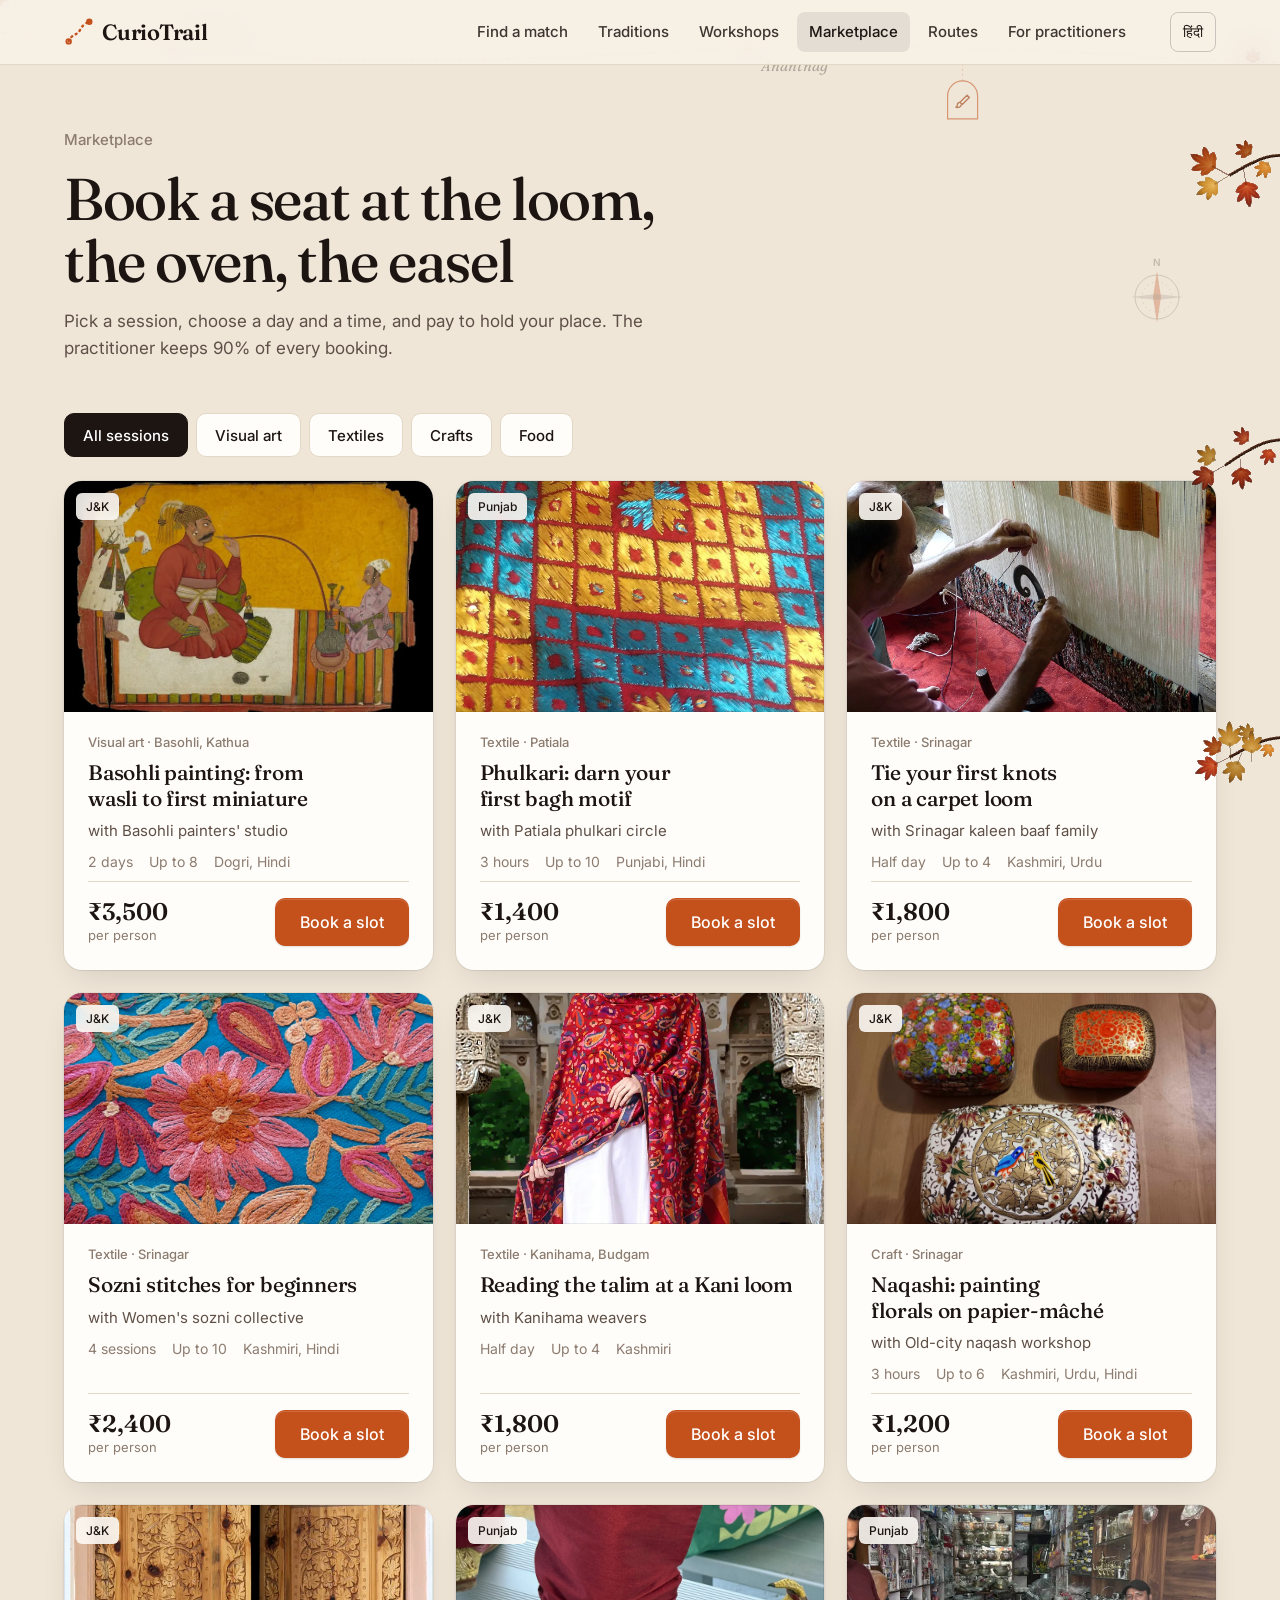
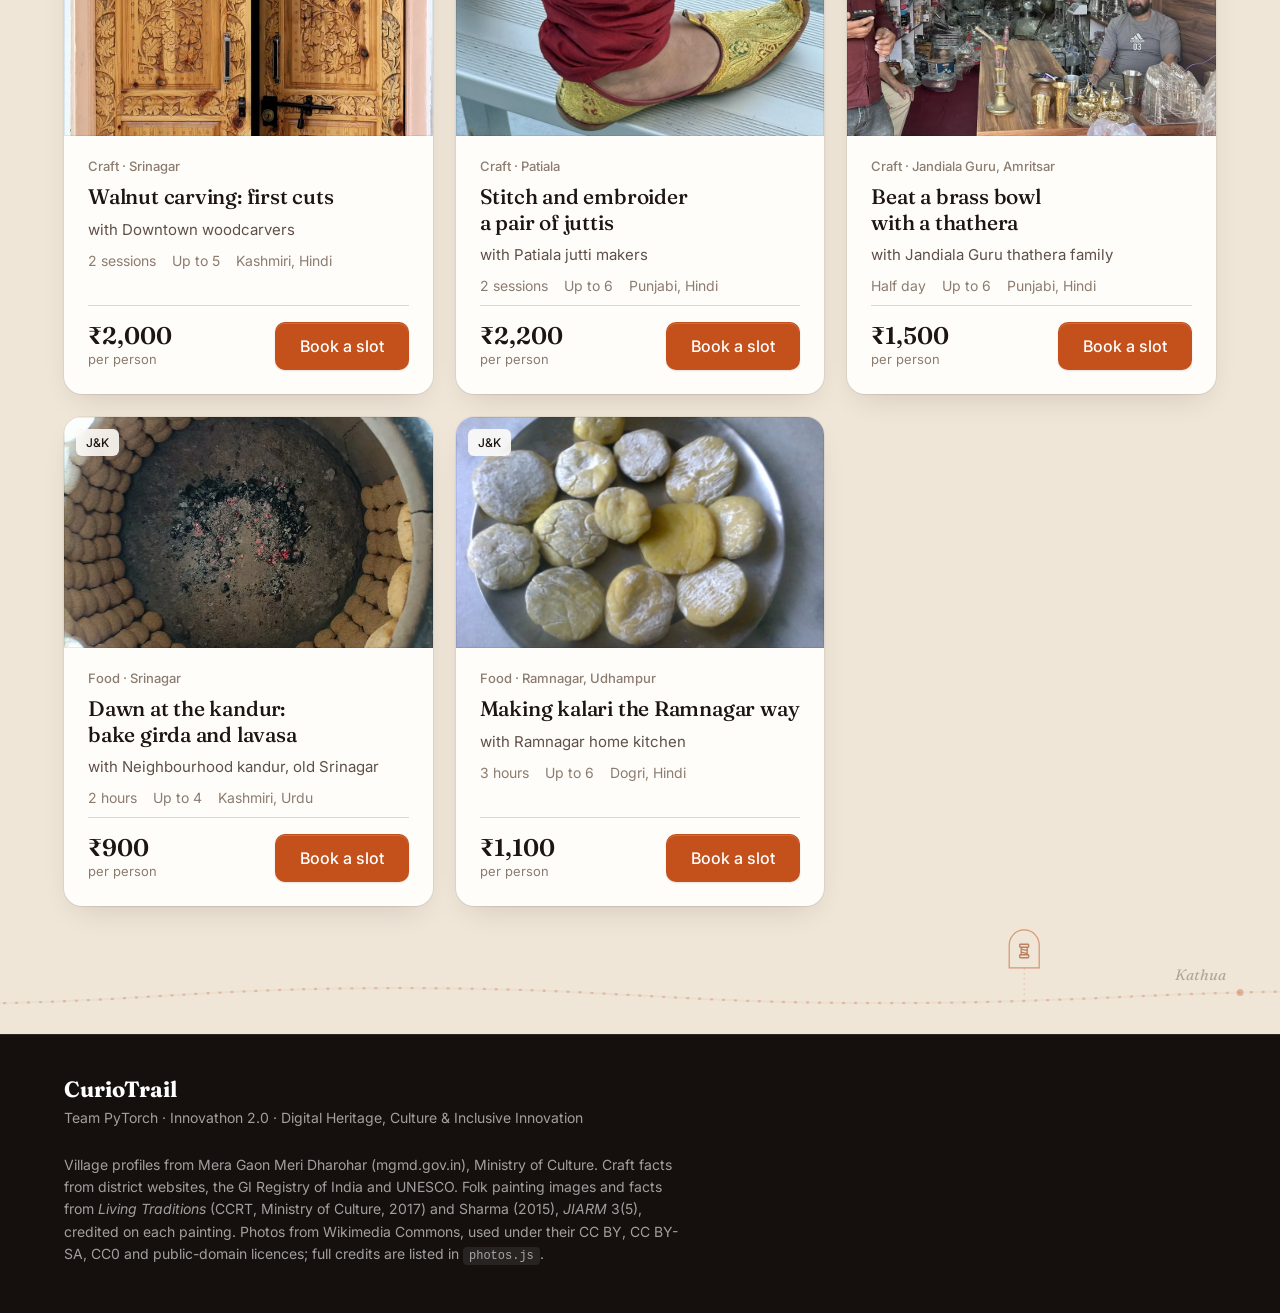
==== marketplace.html @ adac10c3 "Add folk painting traditions, Workshops and Marketplace pages - 19 tribal and folk painting traditio" ====
<!doctype html>
<html lang="en">
<head>
  <meta charset="utf-8">
  <meta name="viewport" content="width=device-width, initial-scale=1, viewport-fit=cover">
  <title>Marketplace · CurioTrail</title>
  <meta name="description" content="Book a seat at a craft, textile, painting or food session with a practitioner, and pick your day and time.">
  <meta name="theme-color" content="#1b1310">
  <link rel="preconnect" href="https://fonts.googleapis.com">
  <link rel="preconnect" href="https://fonts.gstatic.com" crossorigin>
  <link href="https://fonts.googleapis.com/css2?family=Fraunces:ital,opsz,wght@0,9..144,400;0,9..144,600;0,9..144,700;1,9..144,400;1,9..144,600&family=Inter:wght@400;500;600;700&family=Noto+Serif+Devanagari:wght@400;600&family=Noto+Sans+Devanagari:wght@400;500;600&display=swap" rel="stylesheet">
  <link rel="stylesheet" href="styles.css?v=31">
</head>
<body class="subpage">
  <header class="nav" id="nav">
    <a href="index.html" class="brand" aria-label="CurioTrail home">
      <svg class="brand-mark" viewBox="0 0 32 32" aria-hidden="true"><path d="M5 26c4-9 9-6 12-12s7-8 10-9" fill="none" stroke="currentColor" stroke-width="2.6" stroke-linecap="round" stroke-dasharray="1 4.5"/><circle cx="27" cy="5" r="3.4" fill="currentColor"/><circle cx="5" cy="26" r="2.4" fill="none" stroke="currentColor" stroke-width="2"/></svg>
      <span>CurioTrail</span>
    </a>
    <nav class="nav-links" aria-label="Main">
      <a href="index.html#match" data-i18n="navMatch">Find a match</a>
      <a href="index.html#explore" data-i18n="navExplore">Traditions</a>
      <a href="workshops.html">Workshops</a>
      <a href="marketplace.html" aria-current="page">Marketplace</a>
      <a href="index.html#trails" data-i18n="navTrails">Routes</a>
      <a href="index.html#practitioners" data-i18n="navPract">For practitioners</a>
    </nav>
    <button class="lang-btn" id="langBtn" type="button">हिंदी</button>
  </header>

  <main id="top">
    <!-- MARKETPLACE -->
    <section class="section tinted market" id="marketplace" data-trail>
      <div class="wrap">
        <div class="head" data-reveal>
          <p class="eyebrow">Marketplace</p>
          <h2>Book a seat at the loom, the oven, the easel</h2>
          <p>Pick a session, choose a day and a time, and pay to hold your place. The practitioner keeps 90% of every booking.</p>
        </div>
        <div class="mk-cats" id="mkCats" role="group" aria-label="Filter sessions"></div>
        <div class="mk-grid" id="mkGrid"></div>
      </div>
    </section>

  </main>

  <footer class="footer">
    <div class="wrap footer-inner">
      <div class="footer-brand">
        <strong>CurioTrail</strong>
        <span>Team PyTorch · Innovathon 2.0 · Digital Heritage, Culture &amp; Inclusive Innovation</span>
      </div>
      <p class="footer-credits">Village profiles from Mera Gaon Meri Dharohar (mgmd.gov.in), Ministry of Culture. Craft facts from district websites, the GI Registry of India and UNESCO. Folk painting images and facts from <cite>Living Traditions</cite> (CCRT, Ministry of Culture, 2017) and Sharma (2015), <cite>JIARM</cite> 3(5), credited on each painting. Photos from Wikimedia Commons, used under their CC BY, CC BY-SA, CC0 and public-domain licences; full credits are listed in <code>photos.js</code>.</p>
    </div>
  </footer>

  <nav class="dock" aria-label="Quick navigation">
    <a href="index.html#match"><svg viewBox="0 0 24 24"><circle cx="11" cy="11" r="7"/><path d="m20 20-4-4"/></svg><span>Match</span></a>
    <a href="index.html#explore"><svg viewBox="0 0 24 24"><circle cx="12" cy="12" r="9"/><path d="m15.5 8.5-2 5-5 2 2-5z"/></svg><span>Explore</span></a>
    <a href="workshops.html"><svg viewBox="0 0 24 24"><path d="M3 9l9-5 9 5-9 5z"/><path d="M7 11.5V16c1.5 1.5 3 2 5 2s3.5-.5 5-2v-4.5"/></svg><span>Learn</span></a>
    <a href="marketplace.html" aria-current="page"><svg viewBox="0 0 24 24"><path d="M4 9h16l-1.2 10.2a1 1 0 0 1-1 .8H6.2a1 1 0 0 1-1-.8z"/><path d="M8.5 9V7a3.5 3.5 0 0 1 7 0v2"/></svg><span>Market</span></a>
    <a href="index.html#trails"><svg viewBox="0 0 24 24"><path d="M4 19c3-6 6-4 8-9s5-6 8-6" stroke-dasharray="2 3"/><circle cx="20" cy="4" r="1.5"/></svg><span>Trails</span></a>
    <a href="index.html#practitioners"><svg viewBox="0 0 24 24"><circle cx="12" cy="8" r="3.5"/><path d="M5 20c1-4 4-6 7-6s6 2 7 6"/></svg><span>Makers</span></a>
  </nav>

  <dialog id="recordModal" class="modal" aria-labelledby="mTitle">
    <div class="modal-body" id="modalBody"></div>
  </dialog>

  <dialog id="bookModal" class="modal book-modal" aria-labelledby="bkTitle">
    <div id="bookBody"></div>
  </dialog>

  <script src="data.js?v=31"></script>
  <script src="paintings.js?v=31"></script>
  <script src="photos.js?v=31"></script>
  <script src="app.js?v=31"></script>
  <script type="module" src="leaves.js?v=31"></script>
</body>
</html>
---- styles.css ----
/* ============ Tokens ============ */
:root {
  --bg: #f7f1e8;
  --surface: #fffdf9;
  --surface-2: #efe6d8;
  --ink: #1d1512;
  --ink-2: #5f5047;
  --ink-3: #8c7c70;
  --line: #e3d7c6;
  --night: #15100d;
  --accent: #c4501b;
  --accent-ink: #9e3c10;
  --gold: #e8b04b;
  --gold-soft: #f3d49a;
  --indigo: #2f3a6e;
  --sage: #3f7350;
  --radius: 18px;
  --shadow: 0 0 0 1px rgba(29, 21, 18, .05), 0 1px 2px rgba(29, 21, 18, .05), 0 12px 32px -12px rgba(29, 21, 18, .16);
  --shadow-lg: 0 0 0 1px rgba(29, 21, 18, .05), 0 2px 4px rgba(29, 21, 18, .05), 0 28px 60px -20px rgba(29, 21, 18, .32);
  --ease-out: cubic-bezier(0.22, 1, 0.36, 1);
  --ease-io: cubic-bezier(0.77, 0, 0.175, 1);
  --serif: "Fraunces", Georgia, serif;
  --sans: "Inter", system-ui, -apple-system, "Segoe UI", sans-serif;
  --wrap: min(1400px, 100% - 2 * clamp(20px, 5vw, 72px));
}

* { box-sizing: border-box; }
html { scroll-behavior: smooth; scroll-padding-top: 80px; -webkit-text-size-adjust: 100%; }
body { margin: 0; background: var(--bg); color: var(--ink); font: 400 clamp(16px, .2vw + 15px, 19px)/1.6 var(--sans); -webkit-font-smoothing: antialiased; }
img, svg { display: block; }
a { color: inherit; }
button { font: inherit; }
.sr-only { position: absolute; width: 1px; height: 1px; overflow: hidden; clip: rect(0 0 0 0); white-space: nowrap; }
.wrap { width: var(--wrap); margin-inline: auto; }
h1, h2, h3 { text-wrap: balance; }
p { text-wrap: pretty; }
:focus-visible { outline: 2px solid var(--gold); outline-offset: 3px; border-radius: 6px; }

/* ============ Buttons ============ */
.btn { --b: transparent; display: inline-flex; align-items: center; justify-content: center; gap: 8px; min-height: 48px; padding: 0 24px; border-radius: 10px; border: 1px solid var(--b); font: 500 16px/1 var(--sans); text-decoration: none; cursor: pointer; white-space: nowrap; -webkit-tap-highlight-color: transparent;
  transition-property: scale, background-color, border-color, color, box-shadow; transition-duration: 160ms; transition-timing-function: ease-out; }
.btn:not(:disabled):active { scale: .97; }
.btn svg { width: 18px; height: 18px; fill: none; stroke: currentColor; stroke-width: 1.8; stroke-linecap: round; stroke-linejoin: round; transition: translate 200ms var(--ease-out); }
.btn-primary { background: var(--accent); color: #fff; box-shadow: inset 0 1px 0 rgba(255, 255, 255, .16), 0 1px 2px rgba(0, 0, 0, .12); }
.btn-glass { --b: rgba(255, 255, 255, .35); color: #fff; background: rgba(255, 255, 255, .08); backdrop-filter: blur(12px); -webkit-backdrop-filter: blur(12px); }
.btn-quiet { --b: var(--line); color: var(--ink); background: transparent; }
@media (hover: hover) and (pointer: fine) {
  .btn-primary:hover { background: var(--accent-ink); }
  .btn-primary:hover svg { translate: 3px 0; }
  .btn-glass:hover { background: rgba(255, 255, 255, .18); --b: rgba(255, 255, 255, .6); }
  .btn-quiet:hover { background: var(--surface-2); }
}

/* ============ Nav ============ */
.nav { position: fixed; inset: 0 0 auto; z-index: 40; display: flex; align-items: center; gap: 32px; padding: 18px clamp(20px, 5vw, 72px); color: #fff;
  transition-property: background-color, padding, color, box-shadow; transition-duration: 300ms; transition-timing-function: var(--ease-out); }
.nav.solid { background: rgba(247, 241, 232, .86); backdrop-filter: blur(14px) saturate(1.4); -webkit-backdrop-filter: blur(14px) saturate(1.4); color: var(--ink); padding-block: 12px; box-shadow: 0 1px 0 var(--line); }
.brand { display: flex; align-items: center; gap: 8px; text-decoration: none; font: 600 22px/1 var(--serif); letter-spacing: -.01em; }
.brand-mark { width: 30px; height: 30px; color: var(--gold); }
.nav.solid .brand-mark { color: var(--accent); }
.nav-links { display: flex; gap: 6px; margin-left: auto; }
.nav-links a { padding: 8px 12px; border-radius: 8px; text-decoration: none; font-size: 15px; font-weight: 500; opacity: .85; transition: background-color 150ms ease, opacity 150ms ease; }
@media (hover: hover) { .nav-links a:hover { opacity: 1; background: rgba(127, 127, 127, .14); } }
.lang-btn { border: 1px solid currentColor; border-color: rgba(127, 127, 127, .4); background: transparent; color: inherit; border-radius: 8px; padding: 8px 12px; font-weight: 500; font-size: 14px; cursor: pointer; }

/* ============ Hero ============ */
.hero { position: relative; min-height: 100svh; display: grid; grid-template-rows: 1fr auto; color: #fff; background: var(--night); overflow: hidden; isolation: isolate; }
.hero-media { position: absolute; inset: -3%; z-index: -2; will-change: transform; }
.slide { position: absolute; inset: 0; opacity: 0; transition: opacity 1400ms ease; }
.slide img { width: 100%; height: 100%; object-fit: cover; scale: 1.05; transition: scale 8000ms linear; }
.slide.is-active { opacity: 1; }
.slide.is-active img { scale: 1; }
.hero-shade { position: absolute; inset: 0; z-index: -1;
  background:
    linear-gradient(90deg, rgba(21, 16, 13, .92) 0%, rgba(21, 16, 13, .72) 38%, rgba(21, 16, 13, .15) 75%, rgba(21, 16, 13, .25) 100%),
    linear-gradient(0deg, rgba(21, 16, 13, .85) 0%, transparent 35%),
    linear-gradient(180deg, rgba(21, 16, 13, .55) 0%, transparent 22%); }

.hero-content { align-self: center; width: var(--wrap); margin-inline: auto; padding-top: 120px; max-width: 1400px; }
.hero-content > * { max-width: 880px; }
.kicker { margin: 0 0 24px; font-size: 15px; font-weight: 500; color: rgba(255, 255, 255, .7); }
.hero-title { margin: 0; font: 500 clamp(48px, 7.4vw, 128px)/1.02 var(--serif); letter-spacing: -.03em; font-variation-settings: "opsz" 144; }
.hero-title em { font-style: normal; font-weight: 500; color: var(--gold-soft); }
.swap { display: inline-block; transition-property: opacity, translate; transition-duration: 360ms; transition-timing-function: var(--ease-out); }
.swap.out { opacity: 0; translate: 0 8px; transition-duration: 160ms; }
.hero-line { margin: 20px 0 0; font: 400 clamp(22px, 2.3vw, 40px)/1.25 var(--serif); letter-spacing: -.015em; color: #f4ebe0; min-height: 2.5em; }
.hero-body { margin: 24px 0 0; max-width: 600px !important; font-size: clamp(16px, 1.15vw, 20px); line-height: 1.65; color: rgba(255, 255, 255, .72); }
.hero-actions { display: flex; flex-wrap: wrap; gap: 14px; margin-top: 40px; }

.hero-foot { width: var(--wrap); margin: 0 auto; display: flex; align-items: flex-end; justify-content: space-between; gap: 24px; padding: 32px 0 36px; }
.now-showing { display: grid; grid-template-columns: auto auto; grid-template-areas: "l l" "n i" "p i"; column-gap: 18px; align-items: center; text-align: left; color: #fff; background: rgba(255, 255, 255, .07); border: 1px solid rgba(255, 255, 255, .16); backdrop-filter: blur(12px); border-radius: 12px; padding: 12px 16px; cursor: pointer; transition: background-color 200ms ease, scale 160ms ease-out; }
.now-showing:active { scale: .97; }
@media (hover: hover) { .now-showing:hover { background: rgba(255, 255, 255, .14); } }
.ns-label { grid-area: l; font-size: 12px; font-weight: 500; color: rgba(255, 255, 255, .6); margin-bottom: 4px; }
.ns-name { grid-area: n; font: 600 18px/1.2 var(--serif); }
.ns-place { grid-area: p; font-size: 13px; color: rgba(255, 255, 255, .65); }
.now-showing svg { grid-area: i; width: 22px; height: 22px; fill: none; stroke: currentColor; stroke-width: 1.8; stroke-linecap: round; }
.progress { display: flex; gap: 8px; }
.progress button { width: 48px; height: 28px; padding: 0; border: 0; background: none; cursor: pointer; position: relative; }
.progress button::before, .progress button::after { content: ""; position: absolute; left: 0; right: 0; top: 50%; height: 3px; border-radius: 3px; translate: 0 -50%; }
.progress button::before { background: rgba(255, 255, 255, .25); }
.progress button::after { background: #fff; scale: 0 1; transform-origin: left; }
.progress button.done::after { scale: 1 1; }
.progress button.is-active::after { animation: fill var(--dur, 6s) linear forwards; }
@keyframes fill { from { scale: 0 1; } to { scale: 1 1; } }

/* ============ Marquee ============ */
.marquee { background: var(--night); color: var(--gold-soft); overflow: hidden; border-top: 1px solid rgba(255, 255, 255, .08); padding: 22px 0; }
.marquee-track { display: flex; width: max-content; gap: 0; animation: marquee 60s linear infinite; }
.marquee-track span { font: italic 400 clamp(22px, 2vw, 34px)/1 var(--serif); padding: 0 28px; white-space: nowrap; display: inline-flex; align-items: center; gap: 56px; }
.marquee-track span::after { content: "✦"; font-style: normal; font-size: .5em; color: var(--accent); }
@keyframes marquee { to { translate: -50% 0; } }

/* ============ Sections ============ */
.section { padding: clamp(80px, 10vw, 160px) 0; }
.section.tinted { background: var(--surface-2); }
.head { max-width: 760px; margin-bottom: clamp(32px, 4vw, 56px); }
.eyebrow { margin: 0 0 16px; font-size: 15px; font-weight: 500; color: var(--ink-3); font-variant-numeric: tabular-nums; }
.eyebrow.light { color: rgba(255, 255, 255, .6); }
.head h2, .pract-grid h2 { margin: 0 0 16px; font: 500 clamp(36px, 4.6vw, 72px)/1.05 var(--serif); letter-spacing: -.025em; }
.head p:not(.eyebrow) { margin: 0; font-size: clamp(17px, 1.3vw, 21px); color: var(--ink-2); max-width: 620px; }

/* ============ Match ============ */
.match-box { display: flex; align-items: center; gap: 12px; max-width: 900px; padding: 8px 8px 8px 20px; background: var(--surface); border-radius: 18px; box-shadow: var(--shadow-lg); border: 1px solid transparent; transition: box-shadow 200ms ease, border-color 200ms ease; }
.match-box:focus-within { border-color: var(--accent); box-shadow: var(--shadow-lg), 0 0 0 5px rgba(196, 80, 27, .14); }
.match-box > svg { width: 24px; height: 24px; flex: none; fill: none; stroke: var(--ink-3); stroke-width: 2; stroke-linecap: round; }
.match-box input { flex: 1; min-width: 0; border: 0; outline: 0; background: transparent; font: 400 clamp(18px, 1.4vw, 22px) var(--sans); color: var(--ink); padding: 12px 0; }
.match-box input::placeholder { color: var(--ink-3); }
.chips { display: flex; flex-wrap: wrap; gap: 10px; margin-top: 22px; }
.chip { border: 1px solid var(--line); background: var(--surface); color: var(--ink); border-radius: 8px; padding: 8px 16px; font-size: 15px; font-weight: 500; cursor: pointer; transition-property: background-color, border-color, color, scale; transition-duration: 150ms; transition-timing-function: ease-out; }
.chip:active { scale: .96; }
@media (hover: hover) { .chip:hover { border-color: var(--ink); } }
.chip[aria-pressed="true"] { background: var(--ink); color: var(--bg); border-color: var(--ink); }
.match-results { margin-top: 40px; }
.match-intro { font-size: 17px; color: var(--ink-2); margin: 0 0 20px; }
.match-intro b { color: var(--ink); font-weight: 600; }
.match-list { display: grid; grid-template-columns: repeat(auto-fill, minmax(min(100%, 420px), 1fr)); gap: 18px; }
.match-card { display: grid; grid-template-columns: 132px 1fr; gap: 20px; padding: 12px; text-align: left; color: inherit; background: var(--surface); border: 1px solid transparent; border-radius: var(--radius); box-shadow: var(--shadow); cursor: pointer;
  transition-property: translate, box-shadow, scale; transition-duration: 220ms; transition-timing-function: var(--ease-out); animation: rise 520ms var(--ease-out) both; animation-delay: calc(var(--i, 0) * 70ms); }
.match-card:active { scale: .98; }
@media (hover: hover) { .match-card:hover { box-shadow: var(--shadow-lg); } }
.match-card .art { border-radius: 6px; min-height: 150px; height: 100%; }
.match-card h3 { margin: 8px 0 4px; font: 500 22px/1.15 var(--serif); letter-spacing: -.01em; }
.match-why { margin: 8px 0 12px; font-size: 15px; color: var(--ink-2); line-height: 1.5; }
.score { display: inline-flex; align-items: center; gap: 6px; font-size: 12px; font-weight: 700; color: var(--sage); }
.empty { padding: 24px; border-radius: var(--radius); background: var(--surface-2); color: var(--ink-2); }

/* ============ Statement ============ */
.statement { position: relative; isolation: isolate; color: #fff; padding: clamp(110px, 14vw, 220px) 0; overflow: hidden; background: var(--night); }
.statement-bg { position: absolute; inset: -10% 0; width: 100%; height: 120%; object-fit: cover; z-index: -2; opacity: .55; will-change: transform; }
.statement::before { content: ""; position: absolute; inset: 0; z-index: -1; background: radial-gradient(ellipse at 30% 50%, rgba(21, 16, 13, .55), rgba(21, 16, 13, .92) 75%); }
.statement blockquote { margin: 0; max-width: 1100px; font: 500 clamp(40px, 5.6vw, 96px)/1.04 var(--serif); letter-spacing: -.03em; color: #fff; }
.statement-body { margin: 32px 0 0; max-width: 640px; font-size: clamp(17px, 1.35vw, 22px); color: rgba(255, 255, 255, .75); }
.stats { display: grid; grid-template-columns: repeat(4, 1fr); gap: 1px; margin-top: clamp(56px, 7vw, 96px); border-top: 1px solid rgba(255, 255, 255, .18); }
.stats div { padding-top: 24px; }
.stats strong { display: block; font: 500 clamp(48px, 5vw, 80px)/1 var(--serif); letter-spacing: -.03em; color: var(--gold-soft); font-variant-numeric: tabular-nums; }
.stats span { display: block; margin-top: 10px; font-size: 15px; color: rgba(255, 255, 255, .65); }

/* ============ Filters + cards ============ */
.filters { display: grid; grid-template-columns: repeat(4, minmax(0, 1fr)) 1.5fr; gap: 12px; padding: 16px; background: var(--surface); border-radius: var(--radius); box-shadow: var(--shadow); }
.filters label { display: grid; gap: 6px; font-size: 13px; font-weight: 500; color: var(--ink-2); }
.filters select, .filters input, .pract-card select, .pract-card textarea { width: 100%; padding: 12px; font: 400 16px var(--sans); color: var(--ink); background: var(--bg); border: 1px solid var(--line); border-radius: 10px; transition: border-color 150ms ease; }
.filters select:focus, .filters input:focus, .pract-card select:focus, .pract-card textarea:focus { outline: none; border-color: var(--accent); }
.count-bar { margin: 28px 0 20px; font-size: 15px; color: var(--ink-2); }
.count-bar strong { font: 600 22px var(--serif); color: var(--ink); }
.grid { display: grid; grid-template-columns: repeat(auto-fill, minmax(min(100%, 320px), 1fr)); gap: clamp(18px, 1.8vw, 28px); }
.card { display: flex; flex-direction: column; padding: 0; text-align: left; color: inherit; background: var(--surface); border: 1px solid transparent; border-radius: var(--radius); overflow: hidden; box-shadow: var(--shadow); cursor: pointer; -webkit-tap-highlight-color: transparent;
  transition-property: translate, box-shadow, scale; transition-duration: 260ms; transition-timing-function: var(--ease-out); }
.card:active { scale: .98; }
@media (hover: hover) and (pointer: fine) { .card:hover { box-shadow: var(--shadow-lg); } }
.card .art { aspect-ratio: 4 / 3; }
.card-body { display: flex; flex-direction: column; gap: 8px; flex: 1; padding: 20px 24px 24px; }
.card-cat { font-size: 13px; font-weight: 500; color: var(--ink-3); }
.card h3 { margin: 0; font: 500 clamp(22px, 1.6vw, 26px)/1.15 var(--serif); letter-spacing: -.015em; }
.card-place { display: flex; align-items: center; gap: 5px; font-size: 14px; color: var(--ink-3); }
.card-hook { margin: 6px 0 14px; font-size: 15px; line-height: 1.55; color: var(--ink-2); display: -webkit-box; -webkit-line-clamp: 3; -webkit-box-orient: vertical; overflow: hidden; }
.levels { display: flex; flex-wrap: wrap; gap: 6px; margin-top: auto; }

/* Art (photo or icon fallback) */
.art { position: relative; overflow: hidden; display: grid; place-items: end center; background: radial-gradient(hsl(var(--h) 40% 72% / .5) 1px, transparent 1.2px) 0 0 / 14px 14px, linear-gradient(180deg, hsl(var(--h) 48% 93%), hsl(var(--h) 42% 86%)); }
.art .arch { width: 44%; max-width: 104px; aspect-ratio: 4 / 5; display: grid; place-items: center; border-radius: 999px 999px 10px 10px; background: hsl(var(--h) 46% 97%); color: hsl(var(--h) 55% 34%); translate: 0 14px; }
.art svg { width: 46%; fill: none; stroke: currentColor; stroke-width: 1.6; stroke-linecap: round; stroke-linejoin: round; }
.art.has-photo { display: block; background: hsl(var(--h) 25% 80%); }
.art.has-photo img { width: 100%; height: 100%; object-fit: cover; transition: scale 700ms var(--ease-out); }
.art.has-photo::after { content: ""; position: absolute; inset: 0; box-shadow: inset 0 0 0 1px rgba(0, 0, 0, .08); pointer-events: none; }
.state-tag { position: absolute; left: 12px; top: 12px; z-index: 2; padding: 4px 10px; border-radius: 6px; font-size: 12px; font-weight: 500; color: var(--ink); background: rgba(255, 253, 249, .88); backdrop-filter: blur(6px); }
.match-card .state-tag { display: none; }

/* Engagement levels */
.lv { display: inline-flex; align-items: center; padding: 4px 8px; border-radius: 6px; font-size: 12px; font-weight: 500; border: 1px solid transparent; }
.lv-learn { background: #e5efe6; color: var(--sage); }
.lv-visit { background: #e6e9f5; color: var(--indigo); }
.lv-observe { background: #fbecd2; color: #87560a; }
.lv-part { background: #fae1d4; color: var(--accent-ink); }
.lv-off { color: #b0a294; border-color: var(--line); background: transparent; }

/* ============ Trails ============ */
.trails { display: grid; grid-template-columns: repeat(auto-fill, minmax(min(100%, 300px), 1fr)); gap: 22px; }
.trail { position: relative; padding: 24px; background: var(--surface); border-radius: var(--radius); box-shadow: var(--shadow); overflow: hidden; }
.trail .mode { font-size: 13px; font-weight: 500; color: var(--ink-3); }
.trail h3 { margin: 8px 0 4px; font: 500 28px/1.1 var(--serif); letter-spacing: -.02em; }
.trail .region { margin: 0 0 12px; font-size: 14px; color: var(--ink-3); }
.trail > p:not(.region) { margin: 0 0 20px; font-size: 15px; color: var(--ink-2); }
.stops { list-style: none; margin: 0; padding: 0; position: relative; }
.stops::before { content: ""; position: absolute; left: 7px; top: 12px; bottom: 12px; border-left: 2px dashed var(--line); }
.stops li { position: relative; padding: 6px 0 6px 30px; }
.stops li::before { content: ""; position: absolute; left: 1px; top: 13px; width: 14px; height: 14px; border-radius: 50%; background: var(--surface); border: 3px solid var(--accent); }
.stops button { padding: 0; border: 0; background: none; color: var(--ink); font-size: 16px; font-weight: 500; text-align: left; cursor: pointer; }
@media (hover: hover) { .stops button:hover { color: var(--accent); } }
.stops small { display: block; font-size: 13px; color: var(--ink-3); }

/* ============ Practitioners ============ */
.pract-grid { display: grid; grid-template-columns: 1fr 1fr; gap: clamp(40px, 6vw, 96px); align-items: start; }
.lead { font-size: clamp(17px, 1.3vw, 21px); color: var(--ink-2); margin: 0; }
.ladder { list-style: none; padding: 0; margin: 36px 0 0; display: grid; gap: 14px; font-size: 16px; color: var(--ink-2); }
.ladder li { display: flex; align-items: center; gap: 14px; }
.ladder .lv { min-width: 72px; justify-content: center; }
.pract-card { display: grid; gap: 16px; padding: 32px; background: var(--surface); border-radius: 24px; box-shadow: var(--shadow-lg); }
.pract-card > label { display: grid; gap: 8px; font-size: 14px; font-weight: 600; color: var(--ink-2); }
.pract-card fieldset { display: grid; gap: 14px; margin: 0; padding: 16px 18px; border: 1px solid var(--line); border-radius: 14px; }
.pract-card legend { padding: 0 6px; font-size: 14px; font-weight: 600; color: var(--ink-2); }
.switch { display: flex; align-items: center; gap: 12px; font-size: 16px; cursor: pointer; }
.switch input { position: absolute; opacity: 0; }
.switch .track { position: relative; width: 44px; height: 26px; flex: none; border-radius: 999px; background: #d9cdbd; transition: background-color 200ms ease; }
.switch .track::after { content: ""; position: absolute; top: 3px; left: 3px; width: 20px; height: 20px; border-radius: 50%; background: #fff; box-shadow: 0 1px 3px rgba(0, 0, 0, .25); transition: translate 220ms var(--ease-out); }
.switch input:checked + .track { background: var(--sage); }
.switch input:checked + .track::after { translate: 18px 0; }
.switch input:focus-visible + .track { outline: 2px solid var(--accent); outline-offset: 2px; }
.pract-actions { display: flex; flex-wrap: wrap; gap: 12px; }
.demo-tag { justify-self: start; margin: 0; padding: 4px 8px; border-radius: 6px; font-size: 12px; font-weight: 500; color: #87560a; background: #fbecd2; }
.pract-msg { margin: 0; min-height: 1.4em; font-size: 15px; color: var(--sage); }

/* ============ Principles ============ */
.principles { background: var(--night); color: #fff; }
.principles .head h2 { color: #fff; }
.principles .eyebrow { color: rgba(255, 255, 255, .6); }
.rules { display: grid; grid-template-columns: repeat(4, 1fr); gap: 1px; background: rgba(255, 255, 255, .12); border-radius: var(--radius); overflow: hidden; }
.rules article { padding: clamp(28px, 3vw, 44px); background: var(--night); }
.rules span { font: 500 14px var(--sans); color: rgba(255, 255, 255, .5); font-variant-numeric: tabular-nums; }
.rules h3 { margin: 16px 0 8px; font: 500 clamp(24px, 2vw, 32px)/1.1 var(--serif); letter-spacing: -.015em; }
.rules p { margin: 0; color: rgba(255, 255, 255, .65); font-size: 16px; }

/* ============ Footer ============ */
.footer { background: var(--night); color: rgba(255, 255, 255, .6); border-top: 1px solid rgba(255, 255, 255, .1); padding: 40px 0 48px; font-size: 14px; }
.footer-inner { display: flex; flex-wrap: wrap; justify-content: space-between; gap: 24px; }
.footer-brand { display: grid; gap: 4px; }
.footer-brand strong { font: 700 22px var(--serif); color: #fff; }
.footer-credits { margin: 0; max-width: 620px; }
.footer code { font-size: 12px; background: rgba(255, 255, 255, .08); padding: 2px 6px; border-radius: 4px; }

/* ============ Dock (mobile) ============ */
.dock { display: none; }
@media (max-width: 860px) {
  .dock { position: fixed; inset: auto 12px calc(12px + env(safe-area-inset-bottom)); z-index: 40; display: flex; justify-content: space-around; padding: 8px; border-radius: 22px; background: rgba(29, 21, 18, .88); backdrop-filter: blur(14px); box-shadow: 0 12px 32px rgba(0, 0, 0, .3); }
  .dock a { display: grid; justify-items: center; gap: 2px; padding: 6px 10px; border-radius: 14px; font-size: 11px; font-weight: 500; text-decoration: none; color: rgba(255, 255, 255, .75); }
  .dock svg { width: 22px; height: 22px; fill: none; stroke: currentColor; stroke-width: 1.8; stroke-linecap: round; stroke-linejoin: round; }
  body { padding-bottom: 96px; }
}

/* ============ Modal ============ */
.modal { width: min(980px, calc(100vw - 32px)); max-height: calc(100svh - 48px); padding: 0; border: 0; border-radius: 24px; background: var(--surface); color: var(--ink); box-shadow: 0 40px 100px rgba(0, 0, 0, .45); overscroll-behavior: contain; }
.modal::backdrop { background: rgba(21, 16, 13, .7); backdrop-filter: blur(6px); }
.modal .art { height: clamp(220px, 34vh, 380px); }
.modal .art .arch { width: 130px; max-width: none; }
.modal-close { position: absolute; top: 16px; right: 16px; z-index: 3; width: 44px; height: 44px; display: grid; place-items: center; border: 0; border-radius: 50%; background: rgba(255, 253, 249, .92); color: var(--ink); font-size: 24px; cursor: pointer; transition: scale 150ms ease-out; }
.modal-close:active { scale: .92; }
.m-head { padding: 28px 36px 4px; }
.m-head h2 { margin: 8px 0 4px; font: 500 clamp(32px, 3vw, 46px)/1.05 var(--serif); letter-spacing: -.025em; }
.m-head .hi { font-size: 18px; color: var(--ink-3); }
.m-head .card-place { margin-top: 10px; }
.m-hook { margin: 16px 0 0; font: 400 clamp(19px, 1.5vw, 23px)/1.45 var(--serif); color: var(--ink); }
.m-cols { display: grid; grid-template-columns: 1.3fr 1fr; gap: 36px; padding: 24px 36px 36px; }
.m-cols h4 { margin: 24px 0 8px; font-size: 15px; font-weight: 600; color: var(--ink); }
.m-cols h4:first-child { margin-top: 0; }
.m-cols p { margin: 0; font-size: 16px; }
.steps { list-style: none; counter-reset: s; margin: 0; padding: 0; display: grid; gap: 8px; }
.steps li { counter-increment: s; display: flex; gap: 12px; font-size: 16px; }
.steps li::before { content: counter(s); flex: none; width: 26px; height: 26px; display: grid; place-items: center; border-radius: 50%; background: var(--surface-2); color: var(--accent); font-size: 13px; font-weight: 700; }
.mats { display: flex; flex-wrap: wrap; gap: 8px; }
.mats span { padding: 6px 12px; border-radius: 10px; background: var(--surface-2); font-size: 14px; }
.engage { padding: 18px 20px; border-radius: 16px; background: var(--bg); }
.engage-row { display: flex; justify-content: space-between; gap: 12px; padding: 10px 0; border-bottom: 1px solid var(--line); font-size: 15px; }
.engage-row:last-of-type { border-bottom: 0; }
.st { font-size: 13px; font-weight: 700; }
.st-yes { color: var(--sage); }
.st-no { color: var(--ink-3); }
.engage-note { margin: 10px 0 0 !important; font-size: 14px !important; color: var(--ink-2); }
.m-meta { margin: 0; padding-left: 18px; font-size: 14px; color: var(--ink-2); }

/* ============ Motion ============ */
@keyframes rise { from { opacity: 0; translate: 0 12px; } }
@keyframes pop { from { opacity: 0; scale: .96; translate: 0 10px; } }
@keyframes fade { from { opacity: 0; } }

@media (prefers-reduced-motion: no-preference) {
  .reveal-hero { animation: rise 600ms var(--ease-out) both; }
  .reveal-hero:nth-child(2) { animation-delay: 120ms; }
  .reveal-hero:nth-child(3) { animation-delay: 240ms; }
  .reveal-hero:nth-child(4) { animation-delay: 360ms; }
  .reveal-hero:nth-child(5) { animation-delay: 480ms; }
  .hero-foot { animation: fade 1200ms 700ms ease-out both; }
  [data-reveal] { opacity: 0; translate: 0 12px; transition-property: opacity, translate; transition-duration: 480ms; transition-timing-function: var(--ease-out); transition-delay: calc(var(--i, 0) * 90ms); }
  [data-reveal].in { opacity: 1; translate: 0 0; filter: none; }
  .grid .card { animation: rise 480ms var(--ease-out) both; animation-delay: calc(min(var(--i, 0), 6) * 50ms); }
  .modal[open] { animation: pop 280ms var(--ease-out); }
  .modal[open]::backdrop { animation: fade 280ms ease-out; }
}
@media (prefers-reduced-motion: reduce) {
  .slide img { transition: none; scale: 1; }
  .marquee-track { animation: none; }
  .swap, .swap.out { transition: opacity 200ms ease; translate: none; filter: none; }
  .progress button.is-active::after { animation: none; scale: 1 1; }
  .match-card { animation: fade 200ms ease-out both; }
  .modal[open], .modal[open]::backdrop { animation: fade 200ms ease-out; }
}

/* ============ Responsive ============ */
@media (max-width: 1100px) {
  .filters { grid-template-columns: repeat(2, minmax(0, 1fr)); }
  .filters .search { grid-column: 1 / -1; }
  .rules { grid-template-columns: repeat(2, 1fr); }
  .stats { grid-template-columns: repeat(2, 1fr); row-gap: 32px; }
}
@media (max-width: 860px) {
  .nav-links { display: none; }
  .lang-btn { margin-left: auto; }
  .pract-grid, .m-cols { grid-template-columns: 1fr; }
  .hero-shade { background: linear-gradient(0deg, rgba(21, 16, 13, .95) 0%, rgba(21, 16, 13, .7) 55%, rgba(21, 16, 13, .45) 100%); }
  .hero-foot { flex-direction: column; align-items: flex-start; }
}
@media (max-width: 560px) {
  .filters, .rules { grid-template-columns: 1fr; }
  .match-box { flex-wrap: wrap; border-radius: 22px; padding: 12px 12px 12px 18px; }
  .match-box .btn { width: 100%; }
  .match-card { grid-template-columns: 96px 1fr; }
  .m-head, .m-cols { padding-inline: 20px; }
  .hero-actions .btn { flex: 1 1 100%; }
}

/* ============ Hindi ============ */
:root:lang(hi) { --serif: "Fraunces", "Noto Serif Devanagari", Georgia, serif; --sans: "Inter", "Noto Sans Devanagari", system-ui, sans-serif; }
:lang(hi) .hero-title { line-height: 1.12; letter-spacing: -.01em; }
:lang(hi) .hero-title em { font-style: normal; }
:lang(hi) .hero-line, :lang(hi) .head h2, :lang(hi) .pract-grid h2 { line-height: 1.3; letter-spacing: 0; }

/* ============ Match section trail art ============ */
.match-wrap { position: relative; }
.match-wrap > :not(.trail-art) { position: relative; z-index: 1; }
.trail-art { position: absolute; z-index: 0; top: -12px; right: 0; width: min(40%, 600px); height: auto; pointer-events: none; overflow: visible; opacity: .55; }
.ta-path { fill: none; stroke: var(--line); stroke-width: 2; }
.ta-march { fill: none; stroke: var(--accent); stroke-width: 2.4; stroke-linecap: round; stroke-dasharray: 1 11; opacity: .45; animation: march 2.4s linear infinite; }
.ta-stop circle { fill: var(--accent); opacity: .55; }
.ta-stop .ta-ring { fill: none; stroke: var(--accent); stroke-width: 1.5; opacity: 0; transform-box: fill-box; transform-origin: center; animation: ping 5.2s var(--ease-out) infinite; }
.ta-stop text { font: italic 400 15px var(--serif); fill: var(--ink-2); opacity: .7; }
.ta-dot { fill: var(--accent); }
@keyframes march { to { stroke-dashoffset: -24; } }
@keyframes ping { 0% { opacity: .6; scale: .6; } 60%, 100% { opacity: 0; scale: 2.2; } }
@media (max-width: 1100px) { .trail-art { display: none; } }
@media (prefers-reduced-motion: reduce) { .ta-march, .ta-ring { animation: none; } .ta-walker { display: none; } }

/* ============ Trail art (all sections) ============ */
[data-trail] { position: relative; }
[data-trail] > :not(.trail-art) { position: relative; z-index: 1; }
.ta-tether { stroke: var(--accent); stroke-width: 1; stroke-dasharray: 2 3; opacity: .35; }
.ta-arch { fill: var(--surface); stroke: var(--accent); stroke-width: 1.2; opacity: .9; }
.ta-icon { fill: none; stroke: var(--accent-ink); stroke-width: 1.8; stroke-linecap: round; stroke-linejoin: round; }
.ta-float { animation: bob 6s ease-in-out infinite alternate; }
.ta-compass .ta-c-ring { fill: none; stroke: var(--ink-3); stroke-width: 1; opacity: .5; }
.ta-compass .ta-c-ring.thin { stroke-dasharray: 1 4; }
.ta-c-needle { fill: var(--accent); opacity: .5; }
.ta-c-needle.soft { fill: var(--ink-3); opacity: .35; }
.ta-c-n { font: 600 10px var(--sans); fill: var(--ink-3); text-anchor: middle; opacity: .7; }
.ta-spin { animation: spin 60s linear infinite; transform-box: view-box; }
@keyframes bob { from { translate: 0 -4px; } to { translate: 0 4px; } }
@keyframes spin { to { rotate: 360deg; } }
#explore .trail-art, #trails .trail-art { top: -24px; }
/* Dark section */
.principles .trail-art { opacity: .5; }
.principles .ta-path { stroke: rgba(255, 255, 255, .14); }
.principles .ta-march, .principles .ta-tether { stroke: var(--gold); }
.principles .ta-stop circle, .principles .ta-c-needle { fill: var(--gold); }
.principles .ta-stop .ta-ring { stroke: var(--gold); fill: none; }
.principles .ta-stop text, .principles .ta-c-n { fill: rgba(255, 255, 255, .75); }
.principles .ta-arch { fill: #241b16; stroke: var(--gold); }
.principles .ta-icon { stroke: var(--gold-soft); }
.principles .ta-compass .ta-c-ring { stroke: rgba(255, 255, 255, .4); }
.principles .ta-dot { fill: var(--gold); }
@media (prefers-reduced-motion: reduce) { .ta-float, .ta-spin { animation: none; } }

/* ============ Full-section trail art (overrides the earlier header-only version) ============ */
section[data-trail] { position: relative; overflow: hidden; isolation: isolate; }
section[data-trail] > .wrap { position: relative; z-index: 1; }
section[data-trail] > .trail-art { position: absolute; inset: 0; top: 0; right: auto; z-index: 0; width: 100%; height: 100%; opacity: .5; }
.ta-spark { fill: var(--accent); opacity: .35; animation: twinkle 6s ease-in-out infinite; transform-box: fill-box; transform-origin: center; }
.principles .ta-spark { fill: var(--gold); }
@keyframes twinkle { 0%, 100% { opacity: .1; scale: .7; } 50% { opacity: .5; scale: 1; } }
#marketplace .ta-arch { fill: var(--surface-2); }
@media (max-width: 860px) { section[data-trail] > .trail-art { display: none; } }
@media (prefers-reduced-motion: reduce) { .ta-spark { animation: none; } }

/* ============ Trail vehicles ============ */
.ta-contrail { fill: none; stroke: var(--gold); stroke-width: 3; stroke-linecap: round; opacity: .55; stroke-dasharray: 0 99999; }
.ta-vehicle .v-fill { fill: var(--accent); }
.ta-vehicle .v-cut { fill: var(--bg); }
.ta-vehicle .v-line { fill: none; stroke: var(--accent); stroke-width: 1.6; stroke-linecap: round; stroke-linejoin: round; }
#marketplace .ta-vehicle .v-cut { fill: var(--surface-2); }
.principles .ta-vehicle .v-fill { fill: var(--gold); }
.principles .ta-vehicle .v-line { stroke: var(--gold); }
.principles .ta-vehicle .v-cut { fill: var(--night); }
section[data-trail] > .trail-art { opacity: .6; }
.ta-path { opacity: .7; }
@media (prefers-reduced-motion: reduce) { .ta-vehicle, .ta-contrail { display: none; } }

/* ============ unslop pass: the route stays, one vehicle moves, nothing else loops ============ */
.ta-march, .ta-float, .ta-spin { animation: none; }
.ta-stop .ta-ring, .ta-spark { display: none; }
.marquee { display: none; }
/* ============ Workshops (demo hosts) ============ */
.demo-note { margin: -24px 0 24px; font-size: 14px; color: var(--ink-3); }
.ws-grid { display: grid; grid-template-columns: repeat(auto-fill, minmax(min(100%, 560px), 1fr)); gap: 24px; }
.ws-card { display: grid; grid-template-columns: 200px 1fr; background: var(--surface); border-radius: var(--radius); overflow: hidden; box-shadow: var(--shadow); }
.ws-art { padding: 0; border: 0; background: none; cursor: pointer; display: block; }
.ws-art .art { height: 100%; min-height: 220px; }
.ws-art .state-tag { display: none; }
.ws-body { display: flex; flex-direction: column; gap: 8px; padding: 20px 24px 24px; }
.ws-body h3 { margin: 0; font: 500 22px/1.2 var(--serif); letter-spacing: -.01em; }
.ws-host { margin: 0; font-size: 15px; color: var(--ink-2); }
.ws-facts { display: grid; grid-template-columns: repeat(2, minmax(0, 1fr)); gap: 8px 16px; margin: 8px 0 4px; }
.ws-facts div, .mgmd div { display: grid; gap: 2px; }
.ws-facts dt, .mgmd dt { font-size: 13px; color: var(--ink-3); }
.ws-facts dd, .mgmd dd { margin: 0; font-size: 15px; color: var(--ink); }
.ws-phone { display: flex; align-items: center; gap: 8px; margin: auto 0 0; padding-top: 12px; border-top: 1px solid var(--line); font-size: 16px; font-weight: 500; font-variant-numeric: tabular-nums; }
.ws-phone svg { width: 18px; height: 18px; fill: none; stroke: var(--ink-3); stroke-width: 1.5; stroke-linecap: round; stroke-linejoin: round; }
.demo-chip { padding: 2px 8px; border-radius: 6px; font-size: 12px; font-weight: 500; color: #87560a; background: #fbecd2; }
.ws-mini { margin-top: 12px; padding: 12px 16px; border-radius: 12px; background: var(--bg); }
.ws-mini-title { margin: 0 !important; font-weight: 500; }
.ws-mini-meta { margin: 4px 0 0 !important; font-size: 14px !important; color: var(--ink-2); }
.ws-mini .ws-phone { padding-top: 8px; margin-top: 8px; }
.mgmd { display: grid; gap: 12px; margin: 0; padding: 16px; border-radius: 12px; border: 1px solid var(--line); }
.mgmd-src { margin-top: 8px !important; font-size: 13px !important; color: var(--ink-3); }
.mgmd-src a { color: var(--ink-2); }
@media (max-width: 560px) { .ws-card { grid-template-columns: 1fr; } .ws-art .art { min-height: 0; aspect-ratio: 16 / 9; } }

/* ---------- Chinar leaves in the side margins (three.js canvas, see leaves.js) ---------- */
.leaf-layer { position: fixed; inset: 0; z-index: 30; width: 100vw; height: 100vh; pointer-events: none; }
@media print { .leaf-layer { display: none; } }

/* ---------- Workshop card footer ---------- */
.ws-foot { display: flex; align-items: center; justify-content: space-between; gap: 12px; flex-wrap: wrap; margin-top: auto; padding-top: 12px; border-top: 1px solid var(--line); }
.ws-foot .ws-phone { margin: 0; padding: 0; border: 0; }
.ws-mini .ws-foot { margin-top: 8px; padding-top: 8px; }
.btn-sm { min-height: 40px; padding: 0 16px; font-size: 15px; }

/* ---------- Marketplace ---------- */
.mk-cats { display: flex; flex-wrap: wrap; gap: 8px; margin-bottom: 24px; }
.mk-cat { min-height: 44px; padding: 0 18px; border-radius: 10px; border: 1px solid var(--line); background: var(--surface); color: var(--ink); font: 500 15px var(--sans); cursor: pointer; transition: background-color 150ms ease, border-color 150ms ease, color 150ms ease; }
.mk-cat:hover { border-color: var(--ink-3); }
.mk-cat[aria-pressed="true"] { background: var(--ink); border-color: var(--ink); color: #fff; }
.mk-grid { display: grid; grid-template-columns: repeat(auto-fill, minmax(min(100%, 320px), 1fr)); gap: clamp(18px, 1.8vw, 28px); }
.mk-card { display: flex; flex-direction: column; background: var(--surface); border-radius: var(--radius); overflow: hidden; box-shadow: var(--shadow); transition: box-shadow 260ms var(--ease-out); }
@media (hover: hover) and (pointer: fine) { .mk-card:hover { box-shadow: var(--shadow-lg); } .mk-card:hover .art.has-photo img { scale: 1.04; } }
.mk-art { display: block; padding: 0; border: 0; background: none; cursor: pointer; }
.mk-art .art { aspect-ratio: 16 / 10; }
.mk-body { display: flex; flex-direction: column; gap: 8px; flex: 1; padding: 20px 24px 24px; }
.mk-body h3 { margin: 0; font: 500 clamp(21px, 1.5vw, 24px)/1.2 var(--serif); letter-spacing: -.01em; }
.mk-host { margin: 0; font-size: 15px; color: var(--ink-2); }
.mk-meta { display: flex; flex-wrap: wrap; gap: 4px 16px; margin: 0; font-size: 14px; color: var(--ink-3); }
.mk-foot { display: flex; align-items: center; justify-content: space-between; gap: 12px; margin-top: auto; padding-top: 16px; border-top: 1px solid var(--line); }
.mk-price { display: grid; margin: 0; }
.mk-price strong { font: 600 24px/1.1 var(--serif); color: var(--ink); font-variant-numeric: tabular-nums; }
.mk-price span { font-size: 13px; color: var(--ink-3); }

/* ---------- Booking dialog ---------- */
.book-modal { width: min(1040px, calc(100vw - 32px)); }
.bk-grid { display: grid; grid-template-columns: 340px 1fr; min-height: 560px; }
.bk-side { display: flex; flex-direction: column; background: var(--surface-2); }
.bk-side .art { aspect-ratio: 4 / 3; height: auto; }
.bk-side-body { display: grid; gap: 8px; padding: 24px; }
.bk-side h2 { margin: 0; font: 500 26px/1.15 var(--serif); letter-spacing: -.015em; }
.bk-main { padding: 32px 32px 28px; }
.bk-main h3 { margin: 0 0 12px; font: 600 15px var(--sans); color: var(--ink); }
.bk-main h3 + .bk-chips { margin-bottom: 24px; }
.bk-chips { display: flex; flex-wrap: wrap; gap: 8px; }
.bk-chip { min-height: 44px; padding: 0 16px; border-radius: 10px; border: 1px solid var(--line); background: var(--bg); color: var(--ink); font: 500 15px var(--sans); cursor: pointer; transition: background-color 150ms ease, border-color 150ms ease, color 150ms ease; }
.bk-chip:hover { border-color: var(--ink-3); }
.bk-chip[aria-pressed="true"] { background: var(--accent); border-color: var(--accent); color: #fff; }
.bk-date { display: grid; justify-items: center; gap: 0; width: 64px; padding: 8px 0; line-height: 1.15; }
.bk-date small { font-size: 12px; color: var(--ink-3); }
.bk-date strong { font: 600 20px var(--serif); }
.bk-date[aria-pressed="true"] small { color: rgba(255, 255, 255, .8); }
.bk-row { display: grid; grid-template-columns: 1fr auto; gap: 16px; margin-bottom: 24px; }
.bk-field { display: grid; gap: 6px; font-size: 13px; font-weight: 500; color: var(--ink-2); }
.bk-field input { width: 100%; min-height: 44px; padding: 0 12px; font: 400 16px var(--sans); color: var(--ink); background: var(--bg); border: 1px solid var(--line); border-radius: 10px; }
.bk-field input:focus { outline: none; border-color: var(--accent); }
.bk-stepper { display: flex; align-items: center; height: 44px; border: 1px solid var(--line); border-radius: 10px; background: var(--bg); overflow: hidden; }
.bk-stepper button { width: 44px; height: 100%; border: 0; background: none; font: 500 20px var(--sans); color: var(--ink); cursor: pointer; }
.bk-stepper button:disabled { color: var(--line); cursor: default; }
.bk-stepper output { min-width: 32px; text-align: center; font: 600 16px var(--sans); font-variant-numeric: tabular-nums; }
.bk-methods { margin-bottom: 24px; }
.bk-total { display: flex; align-items: center; justify-content: space-between; gap: 16px; padding: 16px 20px; border-radius: 14px; background: var(--bg); }
.bk-total div { display: grid; }
.bk-total span { font-size: 14px; color: var(--ink-2); }
.bk-total strong { font: 600 28px/1.1 var(--serif); font-variant-numeric: tabular-nums; }
.bk-pay { min-width: 180px; }
.bk-pay:disabled { opacity: .45; cursor: not-allowed; }
.bk-pay.is-busy { opacity: 1; cursor: progress; }
.bk-hint { margin: 12px 0 0; font-size: 14px; color: var(--ink-3); }
.bk-done { display: grid; justify-items: center; gap: 12px; padding: 56px 32px 40px; text-align: center; }
.bk-done h2 { margin: 8px 0 0; font: 500 34px/1.1 var(--serif); letter-spacing: -.02em; }
.bk-lead { margin: 0; font-size: 17px; color: var(--ink-2); }
.bk-check { width: 76px; height: 76px; }
.bk-check circle { fill: #e5efe6; stroke: var(--sage); stroke-width: 2; stroke-dasharray: 151; stroke-dashoffset: 151; animation: bk-draw 500ms var(--ease-out) forwards; }
.bk-check path { fill: none; stroke: var(--sage); stroke-width: 3.5; stroke-linecap: round; stroke-linejoin: round; stroke-dasharray: 36; stroke-dashoffset: 36; animation: bk-draw 350ms var(--ease-out) 380ms forwards; }
@keyframes bk-draw { to { stroke-dashoffset: 0; } }
.bk-receipt { display: grid; gap: 10px; width: min(460px, 100%); margin: 16px 0 8px; padding: 20px; border-radius: 14px; background: var(--bg); text-align: left; }
.bk-receipt div { display: flex; justify-content: space-between; gap: 16px; }
.bk-receipt dt { font-size: 14px; color: var(--ink-3); }
.bk-receipt dd { margin: 0; font-size: 15px; font-weight: 500; text-align: right; }
.bk-note { margin: 0 0 12px; font-size: 14px; color: var(--ink-3); }
@media (prefers-reduced-motion: reduce) { .bk-check circle, .bk-check path { animation: none; stroke-dashoffset: 0; } }
@media (max-width: 860px) {
  .bk-grid { grid-template-columns: 1fr; min-height: 0; }
  .bk-side .art { aspect-ratio: 16 / 7; }
  .bk-main { padding: 24px 20px; }
  .bk-total { flex-direction: column; align-items: stretch; }
}

/* ---------- Folk painting popup (full painting, letterboxed) ---------- */
.pt-hero { --ph: clamp(260px, 46vh, 520px); margin: 0; display: grid; place-items: center; height: var(--ph); padding: 20px; overflow: hidden; background: radial-gradient(rgba(232, 176, 75, .08) 1px, transparent 1.2px) 0 0 / 16px 16px, var(--night); border-radius: 24px 24px 0 0; }
.pt-hero img { display: block; width: auto; height: auto; max-width: 100%; max-height: calc(var(--ph) - 40px); object-fit: contain; border-radius: 6px; box-shadow: 0 20px 50px -20px rgba(0, 0, 0, .8); }
.pract-insight { margin-top: 32px; padding: 20px 22px; border-left: 3px solid var(--accent); border-radius: 0 12px 12px 0; background: var(--surface); box-shadow: var(--shadow); }
.pract-insight .pi-label { margin: 0 0 6px; font-size: 13px; font-weight: 600; color: var(--accent-ink); }
.pract-insight .pi-text { margin: 0; font: 400 18px/1.45 var(--serif); color: var(--ink); }
.pract-insight .pi-src { margin: 10px 0 0; font-size: 13px; color: var(--ink-3); }

/* ---------- Separate pages (workshops, marketplace) ---------- */
.nav-links a[aria-current="page"] { opacity: 1; background: rgba(127, 127, 127, .16); }
.dock a[aria-current="page"] { color: #fff; background: rgba(255, 255, 255, .12); }
.subpage main { min-height: 100svh; }
@media (max-width: 960px) { .dock a { padding: 6px 4px; min-width: 0; } }
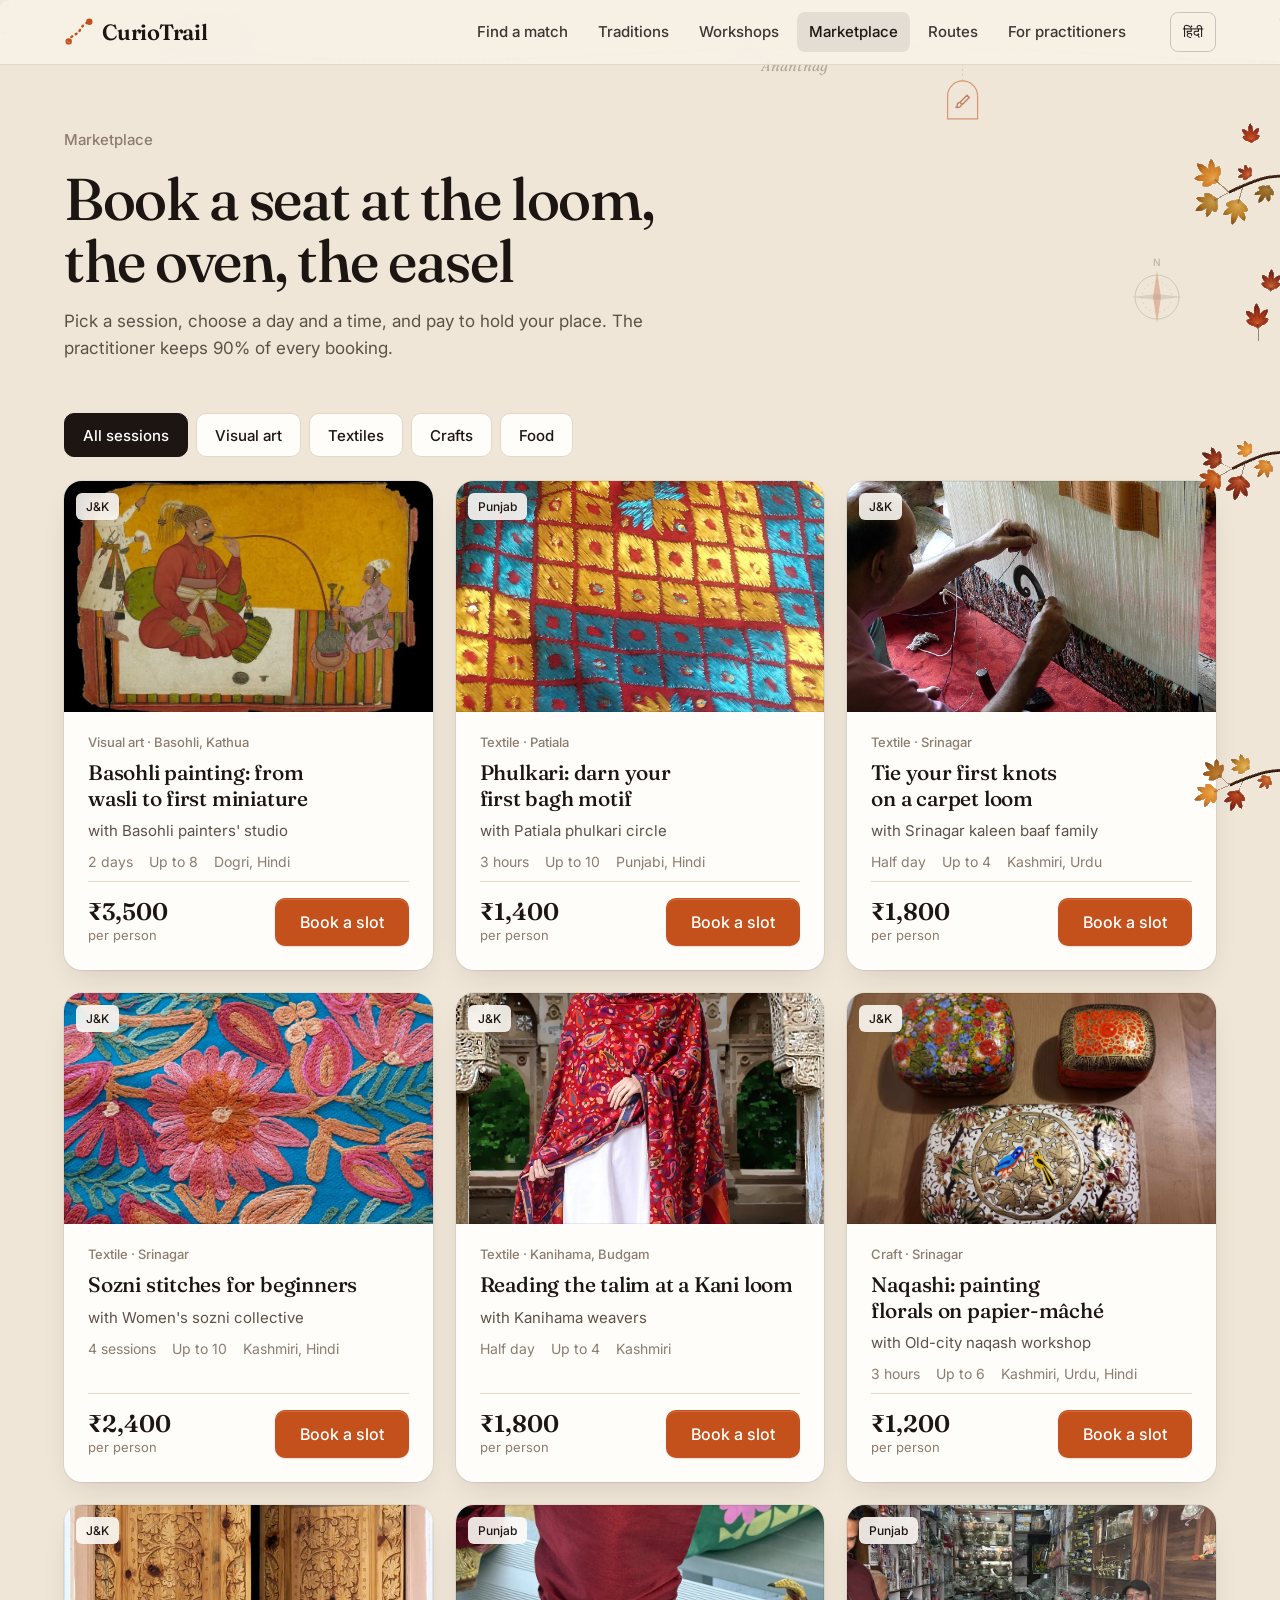
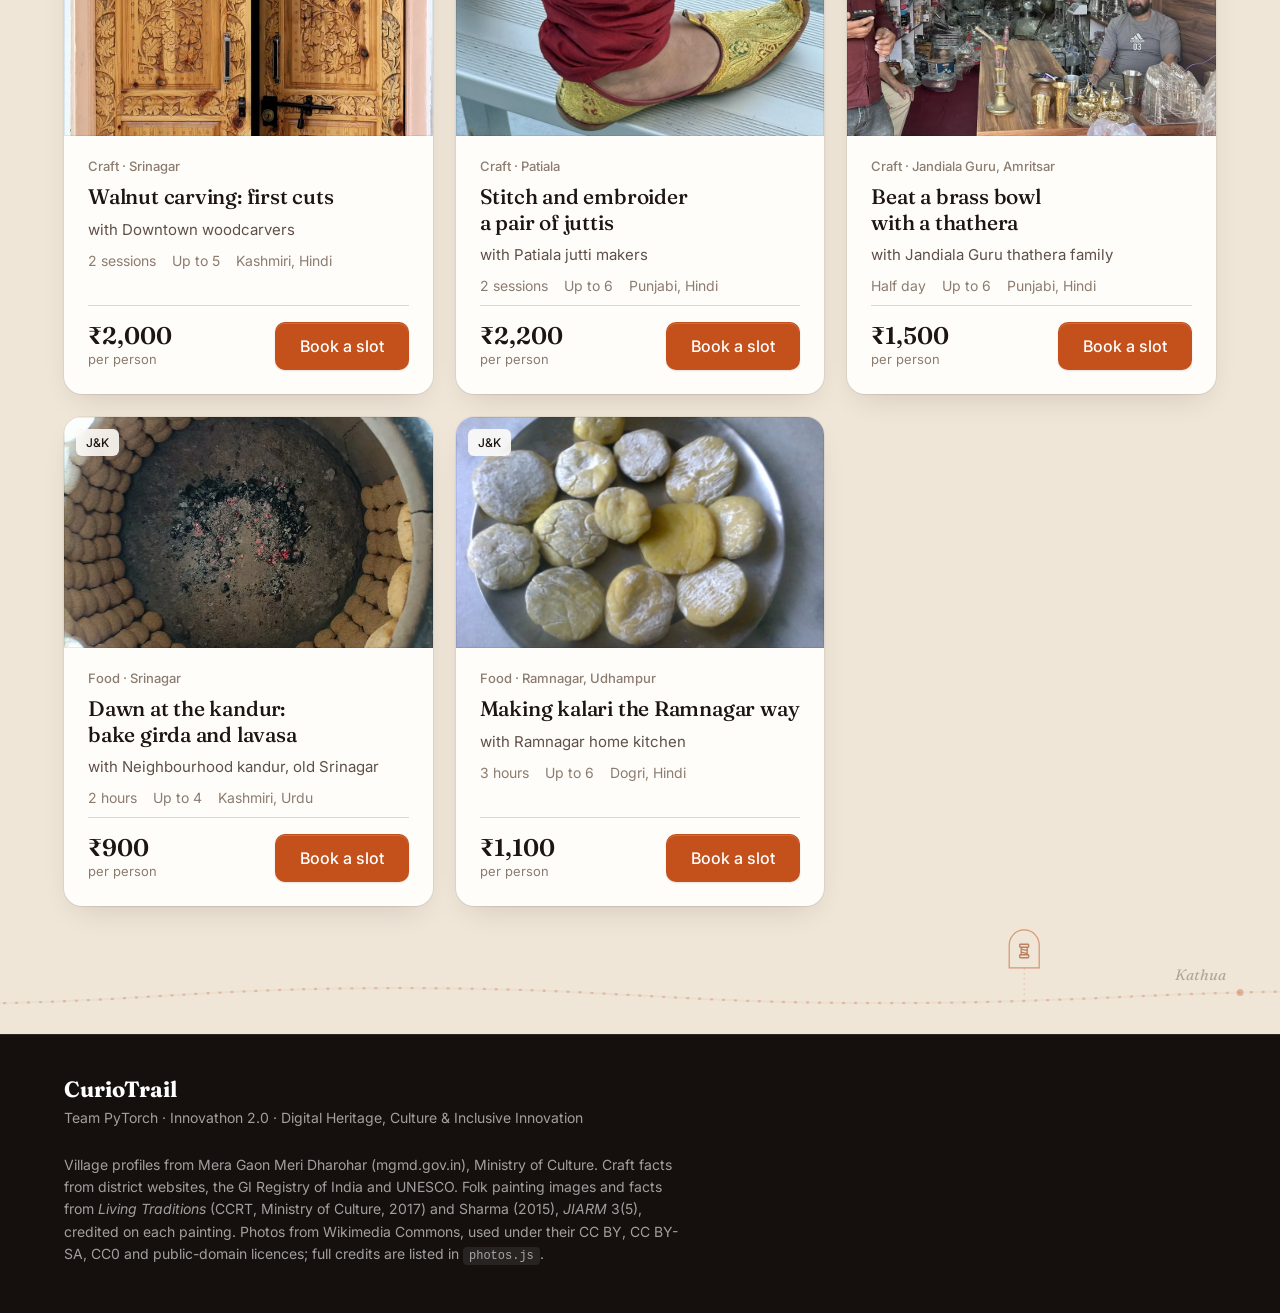
==== commit 1a07e3bc: "Add Thangka scroll painting card - New Thangka record (Ladakh & Sikkim) with story, method and colou" ====
--- a/marketplace.html
+++ b/marketplace.html
@@ -9,7 +9,7 @@
   <link rel="preconnect" href="https://fonts.googleapis.com">
   <link rel="preconnect" href="https://fonts.gstatic.com" crossorigin>
   <link href="https://fonts.googleapis.com/css2?family=Fraunces:ital,opsz,wght@0,9..144,400;0,9..144,600;0,9..144,700;1,9..144,400;1,9..144,600&family=Inter:wght@400;500;600;700&family=Noto+Serif+Devanagari:wght@400;600&family=Noto+Sans+Devanagari:wght@400;500;600&display=swap" rel="stylesheet">
-  <link rel="stylesheet" href="styles.css?v=31">
+  <link rel="stylesheet" href="styles.css?v=32">
 </head>
 <body class="subpage">
   <header class="nav" id="nav">
@@ -71,10 +71,10 @@
     <div id="bookBody"></div>
   </dialog>
 
-  <script src="data.js?v=31"></script>
-  <script src="paintings.js?v=31"></script>
-  <script src="photos.js?v=31"></script>
-  <script src="app.js?v=31"></script>
-  <script type="module" src="leaves.js?v=31"></script>
+  <script src="data.js?v=32"></script>
+  <script src="paintings.js?v=32"></script>
+  <script src="photos.js?v=32"></script>
+  <script src="app.js?v=32"></script>
+  <script type="module" src="leaves.js?v=32"></script>
 </body>
 </html>
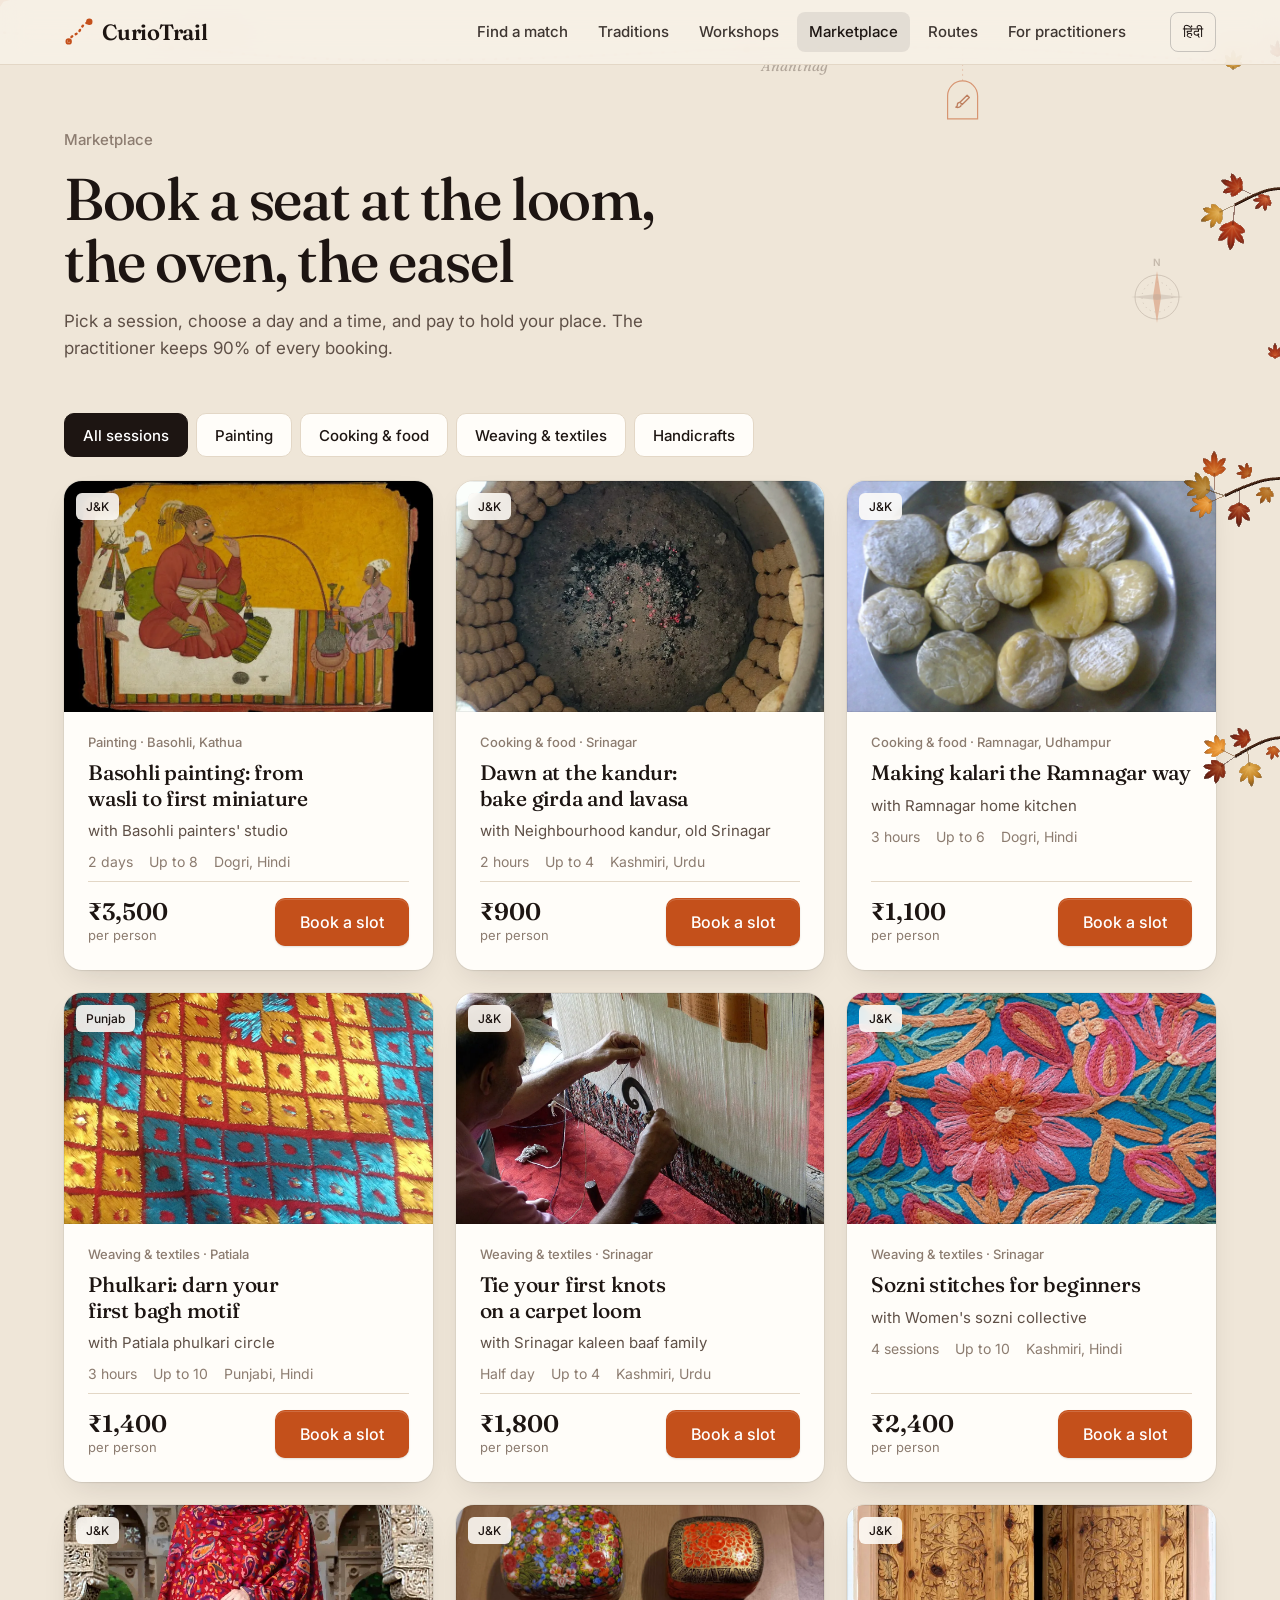
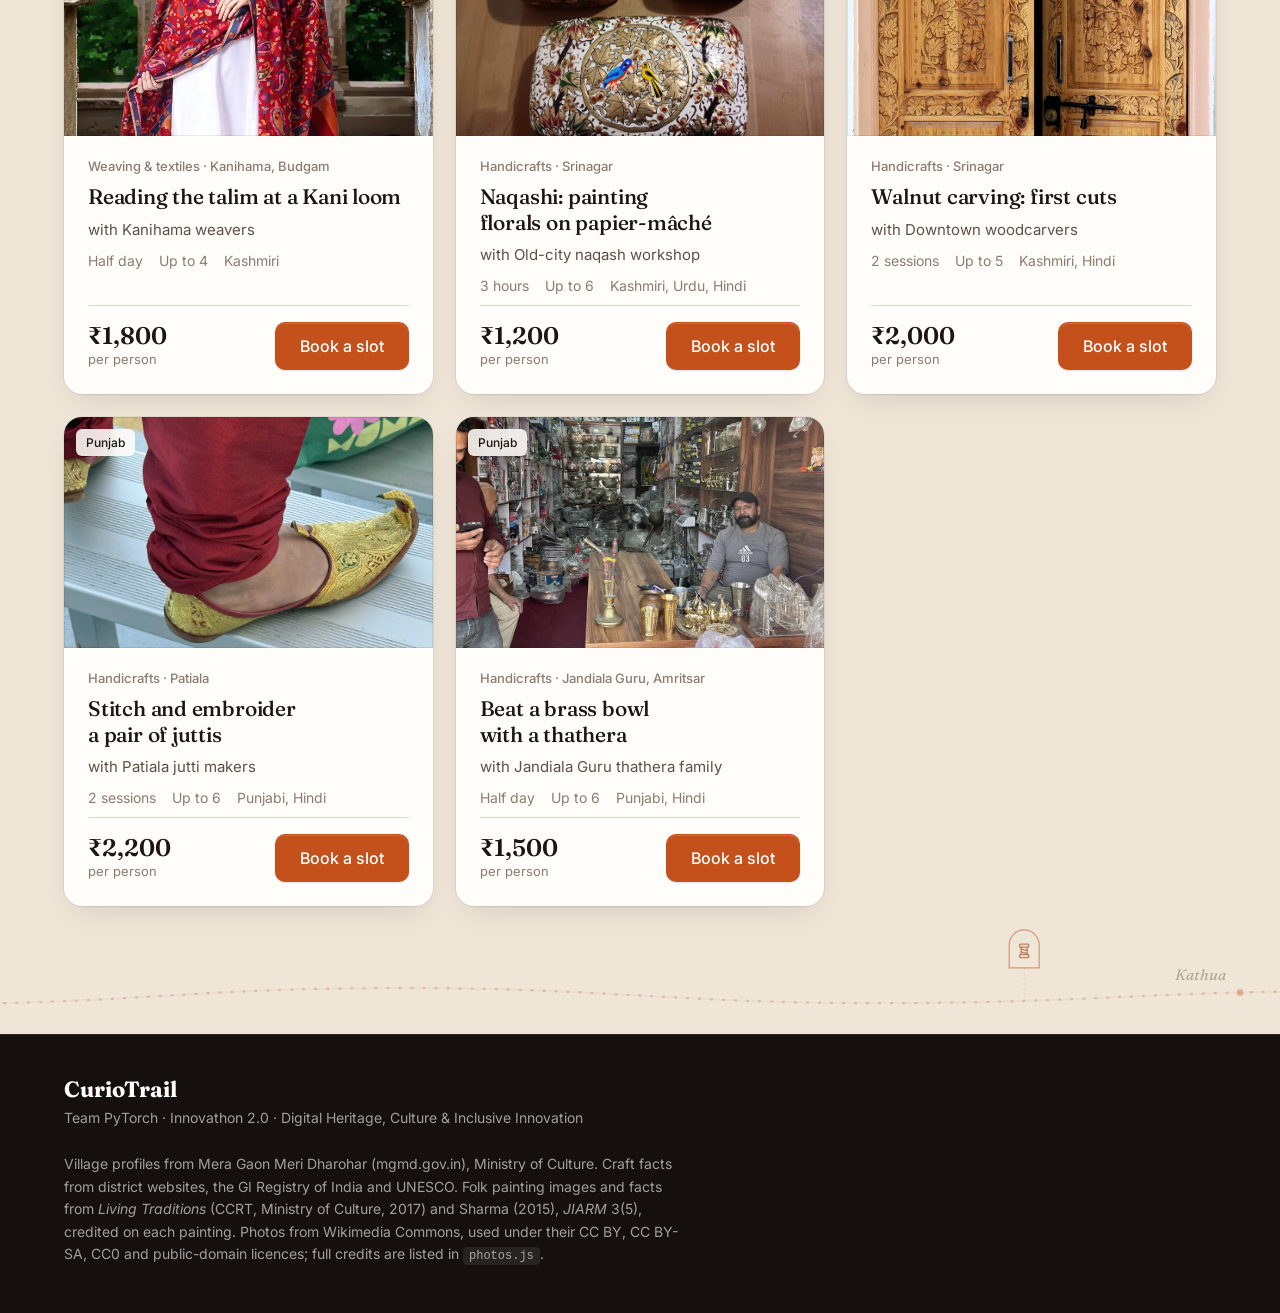
==== commit 847a1047: "Add 111 traditions from every region, 8 categories and Read more - 111 new tradition cards across No" ====
--- a/marketplace.html
+++ b/marketplace.html
@@ -9,7 +9,7 @@
   <link rel="preconnect" href="https://fonts.googleapis.com">
   <link rel="preconnect" href="https://fonts.gstatic.com" crossorigin>
   <link href="https://fonts.googleapis.com/css2?family=Fraunces:ital,opsz,wght@0,9..144,400;0,9..144,600;0,9..144,700;1,9..144,400;1,9..144,600&family=Inter:wght@400;500;600;700&family=Noto+Serif+Devanagari:wght@400;600&family=Noto+Sans+Devanagari:wght@400;500;600&display=swap" rel="stylesheet">
-  <link rel="stylesheet" href="styles.css?v=32">
+  <link rel="stylesheet" href="styles.css?v=40">
 </head>
 <body class="subpage">
   <header class="nav" id="nav">
@@ -71,10 +71,15 @@
     <div id="bookBody"></div>
   </dialog>
 
-  <script src="data.js?v=32"></script>
-  <script src="paintings.js?v=32"></script>
-  <script src="photos.js?v=32"></script>
-  <script src="app.js?v=32"></script>
-  <script type="module" src="leaves.js?v=32"></script>
+  <script src="data.js?v=40"></script>
+  <script src="data-north.js?v=40"></script>
+  <script src="data-west.js?v=40"></script>
+  <script src="data-east.js?v=40"></script>
+  <script src="data-northeast.js?v=40"></script>
+  <script src="data-south.js?v=40"></script>
+  <script src="paintings.js?v=40"></script>
+  <script src="photos.js?v=40"></script>
+  <script src="app.js?v=40"></script>
+  <script type="module" src="leaves.js?v=40"></script>
 </body>
 </html>
--- a/styles.css
+++ b/styles.css
@@ -164,6 +164,11 @@
 .count-bar { margin: 28px 0 20px; font-size: 15px; color: var(--ink-2); }
 .count-bar strong { font: 600 22px var(--serif); color: var(--ink); }
 .grid { display: grid; grid-template-columns: repeat(auto-fill, minmax(min(100%, 320px), 1fr)); gap: clamp(18px, 1.8vw, 28px); }
+.grid-more { display: flex; flex-direction: column; align-items: center; gap: 14px; margin-top: clamp(28px, 3vw, 44px); }
+.grid-more:empty { display: none; }
+.grid-more-count { margin: 0; font-size: 15px; color: var(--ink-2); font-variant-numeric: tabular-nums; }
+.grid-more .btn { min-width: 200px; background: var(--surface); }
+@media (hover: hover) and (pointer: fine) { .grid-more .btn:hover { border-color: var(--ink-3); } .grid-more .btn:hover svg { translate: 0 2px; } }
 .card { display: flex; flex-direction: column; padding: 0; text-align: left; color: inherit; background: var(--surface); border: 1px solid transparent; border-radius: var(--radius); overflow: hidden; box-shadow: var(--shadow); cursor: pointer; -webkit-tap-highlight-color: transparent;
   transition-property: translate, box-shadow, scale; transition-duration: 260ms; transition-timing-function: var(--ease-out); }
 .card:active { scale: .98; }
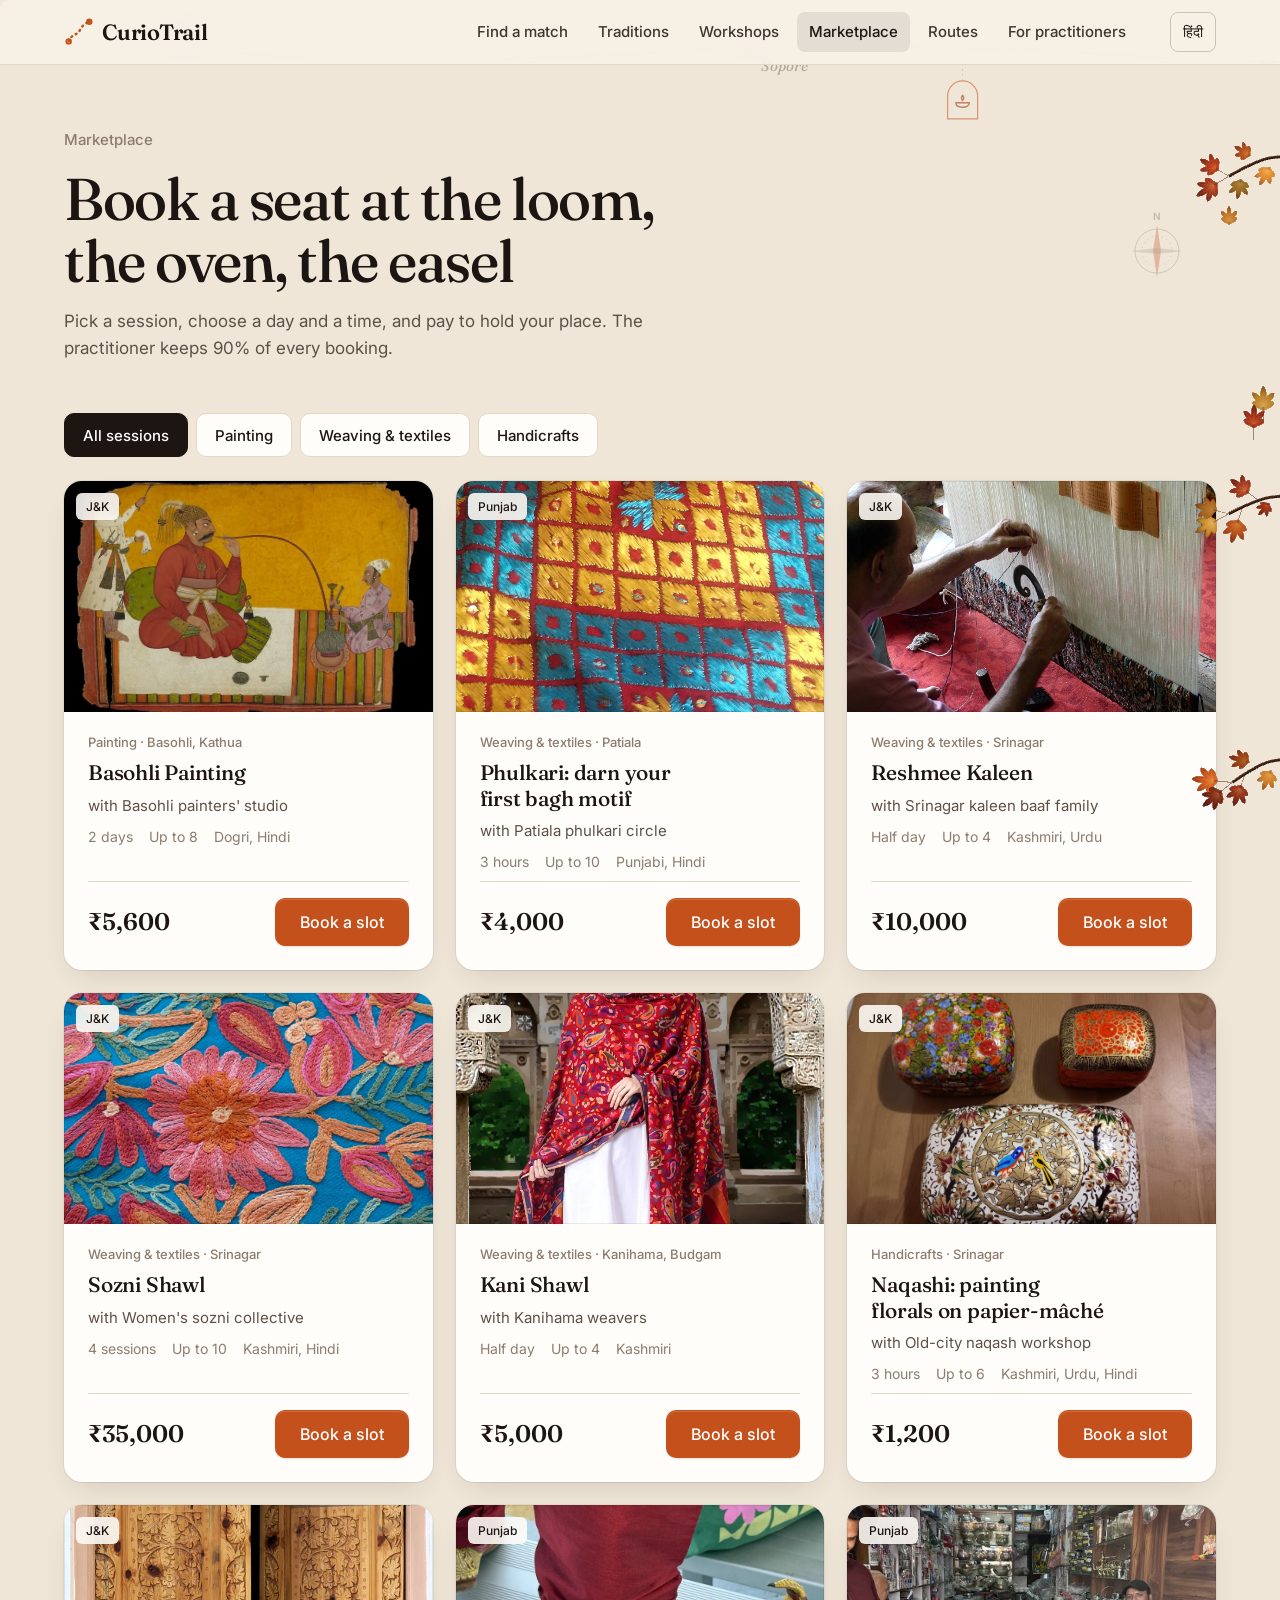
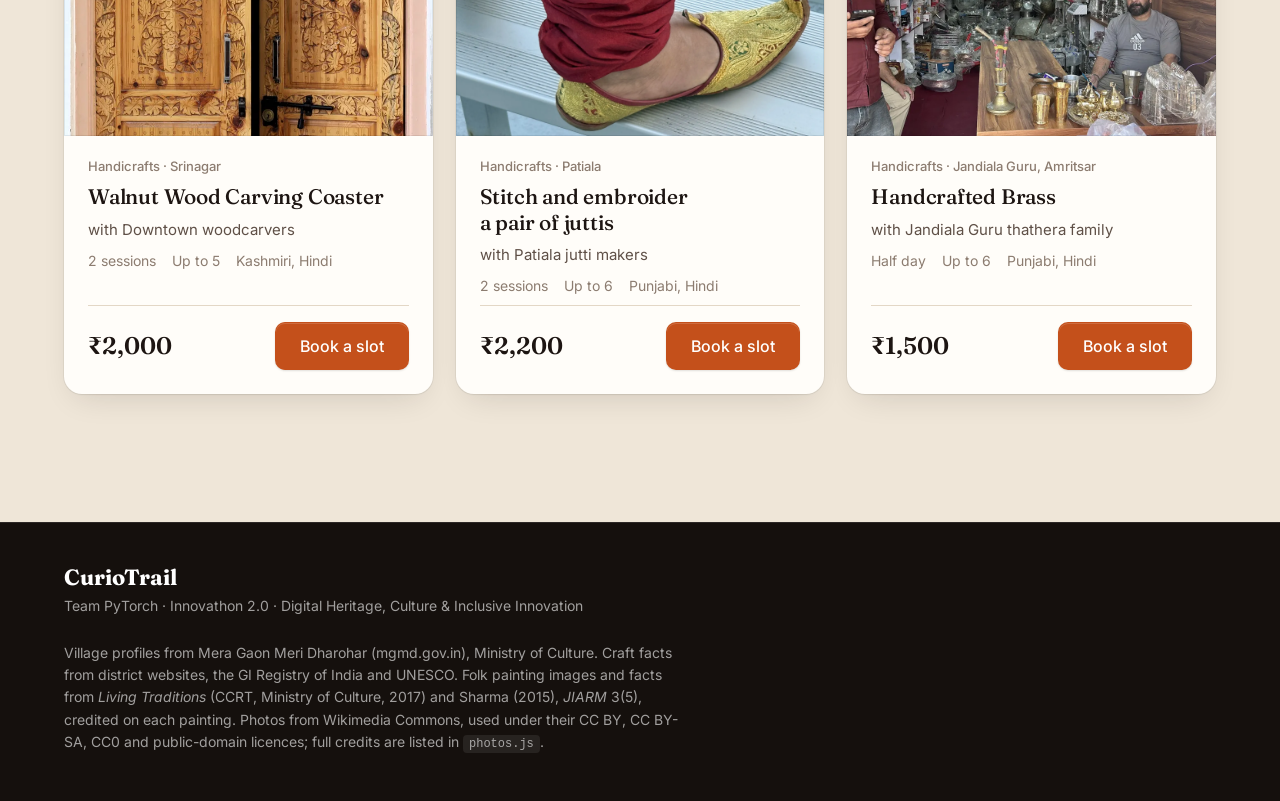
==== commit 41b25d58: "Update marketplace sessions, prices and phone numbers - Rename and reprice sessions: Basohli Paintin" ====
--- a/marketplace.html
+++ b/marketplace.html
@@ -9,7 +9,7 @@
   <link rel="preconnect" href="https://fonts.googleapis.com">
   <link rel="preconnect" href="https://fonts.gstatic.com" crossorigin>
   <link href="https://fonts.googleapis.com/css2?family=Fraunces:ital,opsz,wght@0,9..144,400;0,9..144,600;0,9..144,700;1,9..144,400;1,9..144,600&family=Inter:wght@400;500;600;700&family=Noto+Serif+Devanagari:wght@400;600&family=Noto+Sans+Devanagari:wght@400;500;600&display=swap" rel="stylesheet">
-  <link rel="stylesheet" href="styles.css?v=40">
+  <link rel="stylesheet" href="styles.css?v=41">
 </head>
 <body class="subpage">
   <header class="nav" id="nav">
@@ -71,15 +71,15 @@
     <div id="bookBody"></div>
   </dialog>
 
-  <script src="data.js?v=40"></script>
-  <script src="data-north.js?v=40"></script>
-  <script src="data-west.js?v=40"></script>
-  <script src="data-east.js?v=40"></script>
-  <script src="data-northeast.js?v=40"></script>
-  <script src="data-south.js?v=40"></script>
-  <script src="paintings.js?v=40"></script>
-  <script src="photos.js?v=40"></script>
-  <script src="app.js?v=40"></script>
-  <script type="module" src="leaves.js?v=40"></script>
+  <script src="data.js?v=41"></script>
+  <script src="data-north.js?v=41"></script>
+  <script src="data-west.js?v=41"></script>
+  <script src="data-east.js?v=41"></script>
+  <script src="data-northeast.js?v=41"></script>
+  <script src="data-south.js?v=41"></script>
+  <script src="paintings.js?v=41"></script>
+  <script src="photos.js?v=41"></script>
+  <script src="app.js?v=41"></script>
+  <script type="module" src="leaves.js?v=41"></script>
 </body>
 </html>
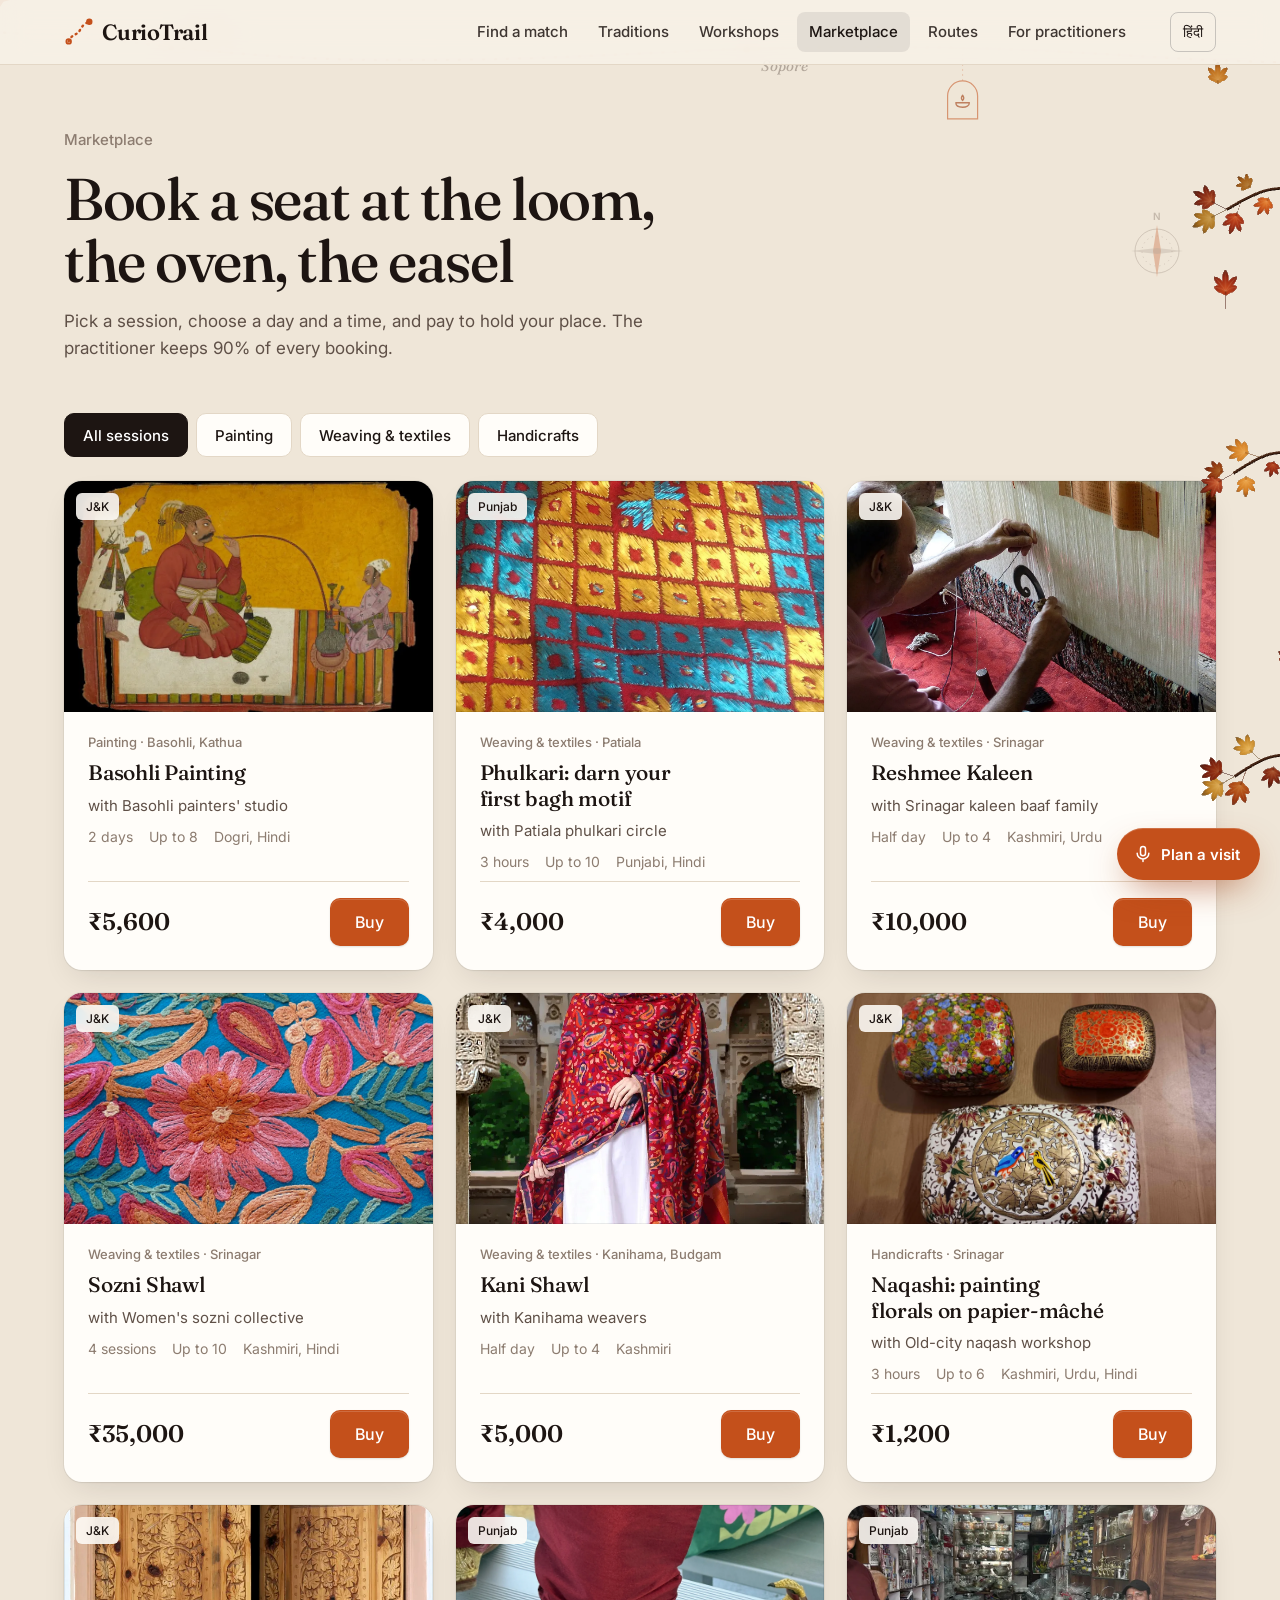
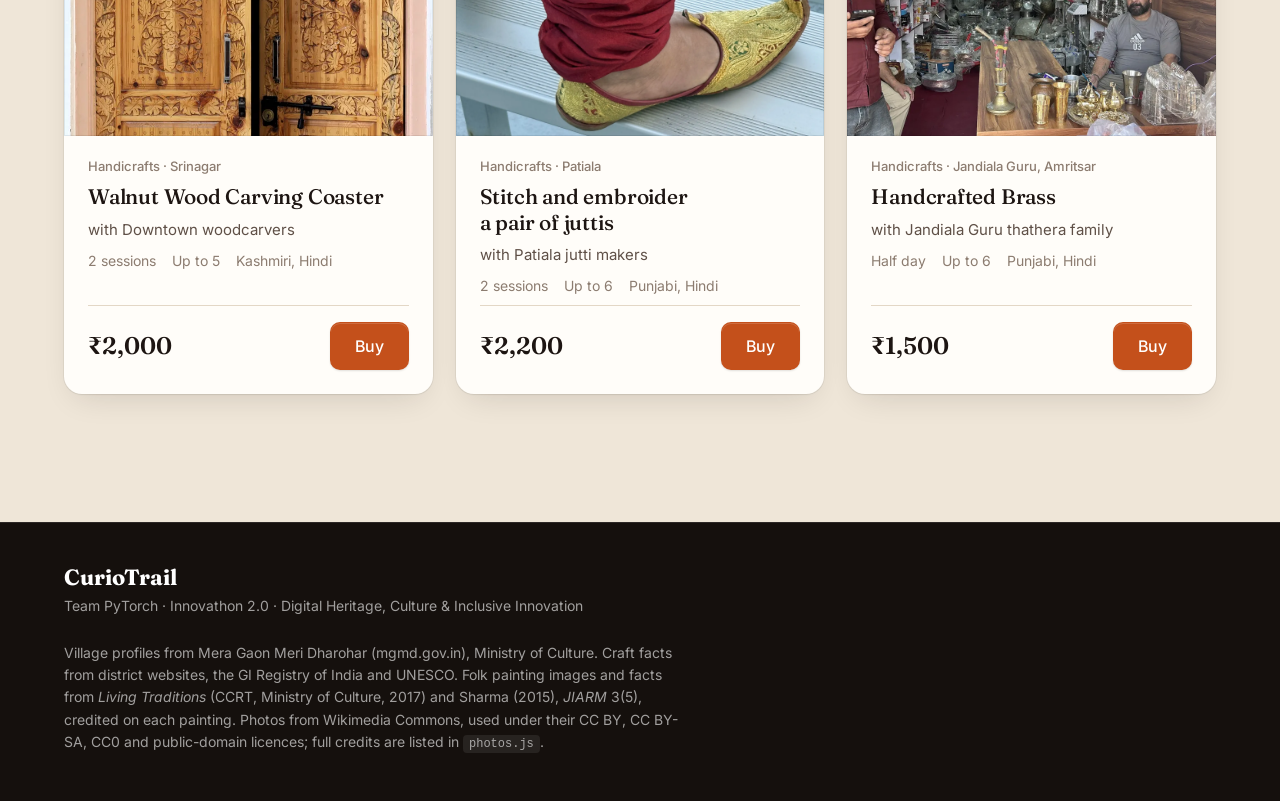
==== commit 827245e7: "Add voice visit planner (English and Hindi) and Buy button - "Plan a visit" assistant on every page:" ====
--- a/marketplace.html
+++ b/marketplace.html
@@ -9,7 +9,7 @@
   <link rel="preconnect" href="https://fonts.googleapis.com">
   <link rel="preconnect" href="https://fonts.gstatic.com" crossorigin>
   <link href="https://fonts.googleapis.com/css2?family=Fraunces:ital,opsz,wght@0,9..144,400;0,9..144,600;0,9..144,700;1,9..144,400;1,9..144,600&family=Inter:wght@400;500;600;700&family=Noto+Serif+Devanagari:wght@400;600&family=Noto+Sans+Devanagari:wght@400;500;600&display=swap" rel="stylesheet">
-  <link rel="stylesheet" href="styles.css?v=41">
+  <link rel="stylesheet" href="styles.css?v=49">
 </head>
 <body class="subpage">
   <header class="nav" id="nav">
@@ -71,15 +71,16 @@
     <div id="bookBody"></div>
   </dialog>
 
-  <script src="data.js?v=41"></script>
-  <script src="data-north.js?v=41"></script>
-  <script src="data-west.js?v=41"></script>
-  <script src="data-east.js?v=41"></script>
-  <script src="data-northeast.js?v=41"></script>
-  <script src="data-south.js?v=41"></script>
-  <script src="paintings.js?v=41"></script>
-  <script src="photos.js?v=41"></script>
-  <script src="app.js?v=41"></script>
-  <script type="module" src="leaves.js?v=41"></script>
+  <script src="data.js?v=49"></script>
+  <script src="data-north.js?v=49"></script>
+  <script src="data-west.js?v=49"></script>
+  <script src="data-east.js?v=49"></script>
+  <script src="data-northeast.js?v=49"></script>
+  <script src="data-south.js?v=49"></script>
+  <script src="paintings.js?v=49"></script>
+  <script src="photos.js?v=49"></script>
+  <script src="app.js?v=49"></script>
+  <script src="planner.js?v=49"></script>
+  <script type="module" src="leaves.js?v=49"></script>
 </body>
 </html>
--- a/styles.css
+++ b/styles.css
@@ -543,3 +543,65 @@
 .dock a[aria-current="page"] { color: #fff; background: rgba(255, 255, 255, .12); }
 .subpage main { min-height: 100svh; }
 @media (max-width: 960px) { .dock a { padding: 6px 4px; min-width: 0; } }
+
+/* ============ Visit planner (planner.js) ============ */
+.plan-fab { position: fixed; right: 20px; bottom: calc(20px + env(safe-area-inset-bottom)); z-index: 41; display: inline-flex; align-items: center; gap: 8px; min-height: 52px; padding: 0 20px 0 16px; border: 0; border-radius: 999px; background: var(--accent); color: #fff; font: 600 15px/1 var(--sans); box-shadow: 0 14px 36px -12px rgba(158, 60, 16, .7), inset 0 1px 0 rgba(255, 255, 255, .18); cursor: pointer; -webkit-tap-highlight-color: transparent; transition: scale 160ms ease-out, background-color 160ms ease-out; }
+.plan-fab svg { width: 20px; height: 20px; fill: none; stroke: currentColor; stroke-width: 1.8; stroke-linecap: round; stroke-linejoin: round; }
+.plan-fab:active { scale: .96; }
+@media (hover: hover) and (pointer: fine) { .plan-fab:hover { background: var(--accent-ink); } }
+.plan-fab:focus-visible { outline: 3px solid var(--gold); outline-offset: 3px; }
+@media (max-width: 860px) { .plan-fab { right: 14px; bottom: calc(96px + env(safe-area-inset-bottom)); min-height: 48px; padding: 0 16px 0 14px; font-size: 14px; } }
+
+.plan-modal { width: min(760px, calc(100vw - 32px)); }
+.plan-body { position: relative; padding: clamp(24px, 4vw, 40px); overflow: auto; max-height: calc(100svh - 48px); }
+.plan-body h2 { margin: 4px 0 6px; font: 600 clamp(26px, 3.2vw, 34px)/1.1 var(--serif); color: var(--ink); }
+.plan-sub { margin: 0 0 18px; color: var(--ink-2); font-size: 15px; max-width: 52ch; }
+.plan-form textarea { width: 100%; box-sizing: border-box; min-height: 76px; padding: 14px 16px; border: 1px solid var(--line); border-radius: 14px; background: var(--bg); color: var(--ink); font: 400 16px/1.45 var(--sans); resize: vertical; }
+.plan-form textarea:focus { outline: none; border-color: var(--accent); box-shadow: 0 0 0 3px rgba(196, 80, 27, .15); }
+.plan-actions { display: flex; gap: 10px; justify-content: space-between; margin-top: 10px; }
+.plan-mic { display: inline-flex; align-items: center; gap: 8px; min-height: 48px; padding: 0 18px; border: 1px solid var(--line); border-radius: 10px; background: var(--surface); color: var(--ink); font: 500 15px/1 var(--sans); cursor: pointer; }
+.plan-mic svg { width: 20px; height: 20px; fill: none; stroke: currentColor; stroke-width: 1.8; stroke-linecap: round; stroke-linejoin: round; }
+.plan-mic[aria-pressed="true"] { background: var(--accent); border-color: var(--accent); color: #fff; }
+.plan-mic:disabled { opacity: .5; cursor: not-allowed; }
+@media (prefers-reduced-motion: no-preference) { .plan-mic[aria-pressed="true"] { animation: planPulse 1.4s ease-in-out infinite; } }
+@keyframes planPulse { 0%, 100% { box-shadow: 0 0 0 0 rgba(196, 80, 27, .45); } 50% { box-shadow: 0 0 0 8px rgba(196, 80, 27, 0); } }
+.plan-hint { min-height: 20px; margin: 8px 0 0; font-size: 14px; color: var(--accent-ink); }
+#planOut { margin-top: 8px; transition: opacity 200ms ease; }
+#planOut.is-refining { opacity: .72; }
+.plan-chips { display: flex; flex-wrap: wrap; gap: 8px; margin: 6px 0 14px; }
+.plan-chip { padding: 6px 12px; border-radius: 999px; background: var(--surface-2); font-size: 14px; color: var(--ink); }
+.plan-chip b { font-weight: 600; color: var(--ink-2); margin-right: 4px; }
+.plan-summary { margin: 0 0 16px; font: 400 18px/1.45 var(--serif); color: var(--ink); }
+.plan-h { margin: 18px 0 10px; font-size: 13px; font-weight: 600; letter-spacing: .02em; color: var(--ink-2); }
+.plan-card { display: flex; gap: 16px; align-items: center; justify-content: space-between; padding: 14px 16px; margin-bottom: 10px; border: 1px solid var(--line); border-radius: 14px; background: var(--surface); }
+.plan-card.is-pick { border-color: rgba(196, 80, 27, .45); box-shadow: 0 10px 28px -18px rgba(158, 60, 16, .5); }
+.plan-card-cat { margin: 0; font-size: 13px; color: var(--ink-3); }
+.plan-card h3 { margin: 2px 0 4px; font: 600 18px/1.25 var(--serif); color: var(--ink); }
+.plan-card-meta { margin: 0; font-size: 14px; color: var(--ink-2); }
+.plan-card-side { display: flex; flex-direction: column; align-items: flex-end; gap: 8px; flex: none; }
+.plan-cost { margin: 0; text-align: right; }
+.plan-cost strong { display: block; font: 600 18px var(--serif); color: var(--ink); font-variant-numeric: tabular-nums; }
+.plan-cost span { font-size: 12px; color: var(--ink-3); }
+.plan-budget { margin: 6px 0 4px; }
+.plan-budget-bar { height: 8px; border-radius: 999px; background: var(--surface-2); overflow: hidden; }
+.plan-budget-bar span { display: block; height: 100%; border-radius: inherit; background: var(--accent); }
+.plan-budget p { margin: 8px 0 0; font-size: 14px; color: var(--ink-2); font-variant-numeric: tabular-nums; }
+.plan-learn { display: grid; grid-template-columns: repeat(auto-fill, minmax(min(100%, 200px), 1fr)); gap: 8px; }
+.plan-learn-item { display: flex; flex-direction: column; gap: 2px; padding: 12px 14px; border: 1px solid var(--line); border-radius: 12px; background: var(--surface); text-align: left; color: var(--ink); cursor: pointer; font: inherit; }
+.plan-learn-item strong { font-size: 15px; }
+.plan-learn-item span { font-size: 13px; color: var(--ink-3); }
+@media (hover: hover) and (pointer: fine) { .plan-learn-item:hover { border-color: var(--ink-3); } }
+.plan-note { margin: 14px 0 0; font-size: 13px; color: var(--ink-3); }
+.plan-foot { margin: 18px 0 0; padding-top: 14px; border-top: 1px solid var(--line); font-size: 12px; color: var(--ink-3); }
+.plan-cta { margin-top: 14px; }
+@media (max-width: 560px) {
+  .plan-card { flex-direction: column; align-items: stretch; }
+  .plan-card-side { flex-direction: row; align-items: center; justify-content: space-between; }
+  .plan-cost { text-align: left; }
+}
+.plan-voice { display: flex; align-items: center; gap: 8px; flex-wrap: wrap; }
+.plan-lang { display: inline-flex; padding: 3px; border: 1px solid var(--line); border-radius: 10px; background: var(--surface-2); }
+.plan-lang button { min-height: 40px; padding: 0 12px; border: 0; border-radius: 8px; background: transparent; color: var(--ink-2); font: 500 14px/1 var(--sans); cursor: pointer; }
+.plan-lang button[aria-pressed="true"] { background: var(--surface); color: var(--ink); box-shadow: 0 1px 3px rgba(60, 36, 20, .15); }
+.plan-lang button:focus-visible { outline: 2px solid var(--accent); outline-offset: 1px; }
+@media (max-width: 560px) { .plan-actions { flex-direction: column; align-items: stretch; } .plan-actions .btn { width: 100%; } }
